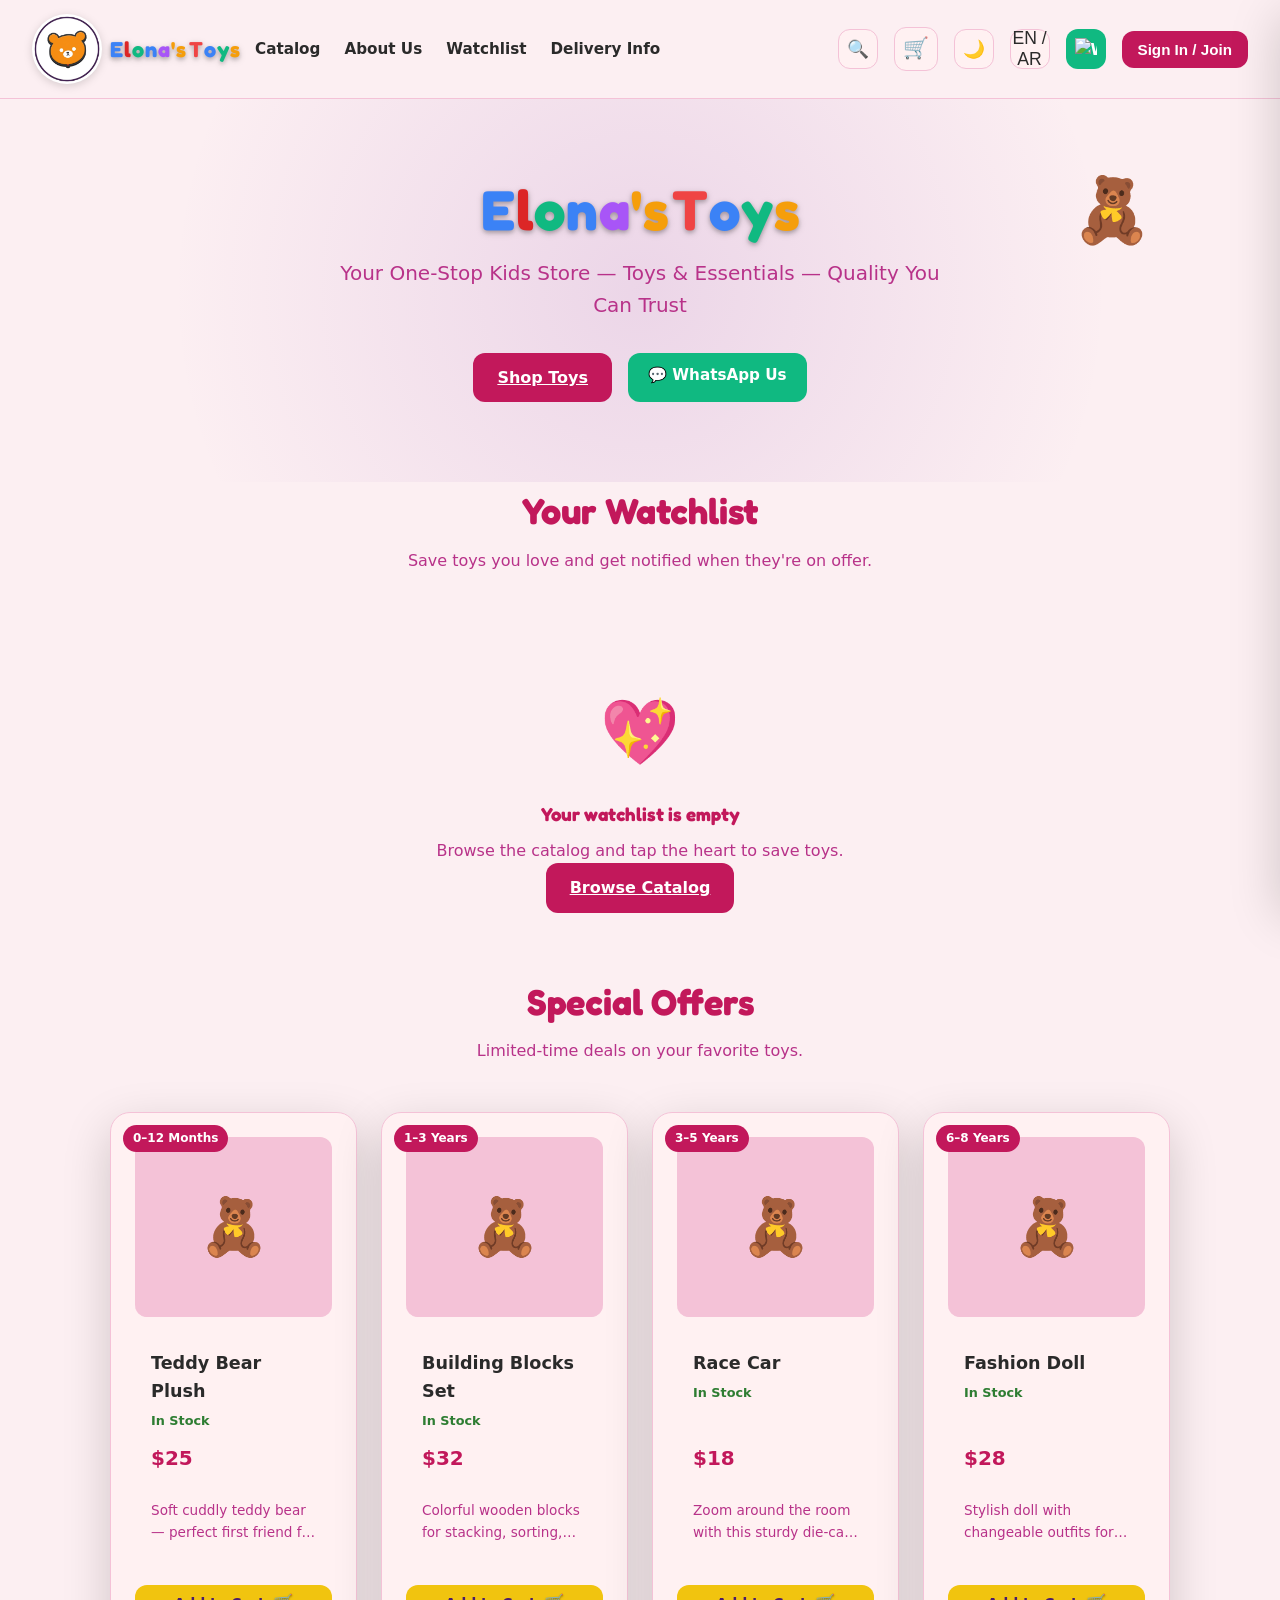
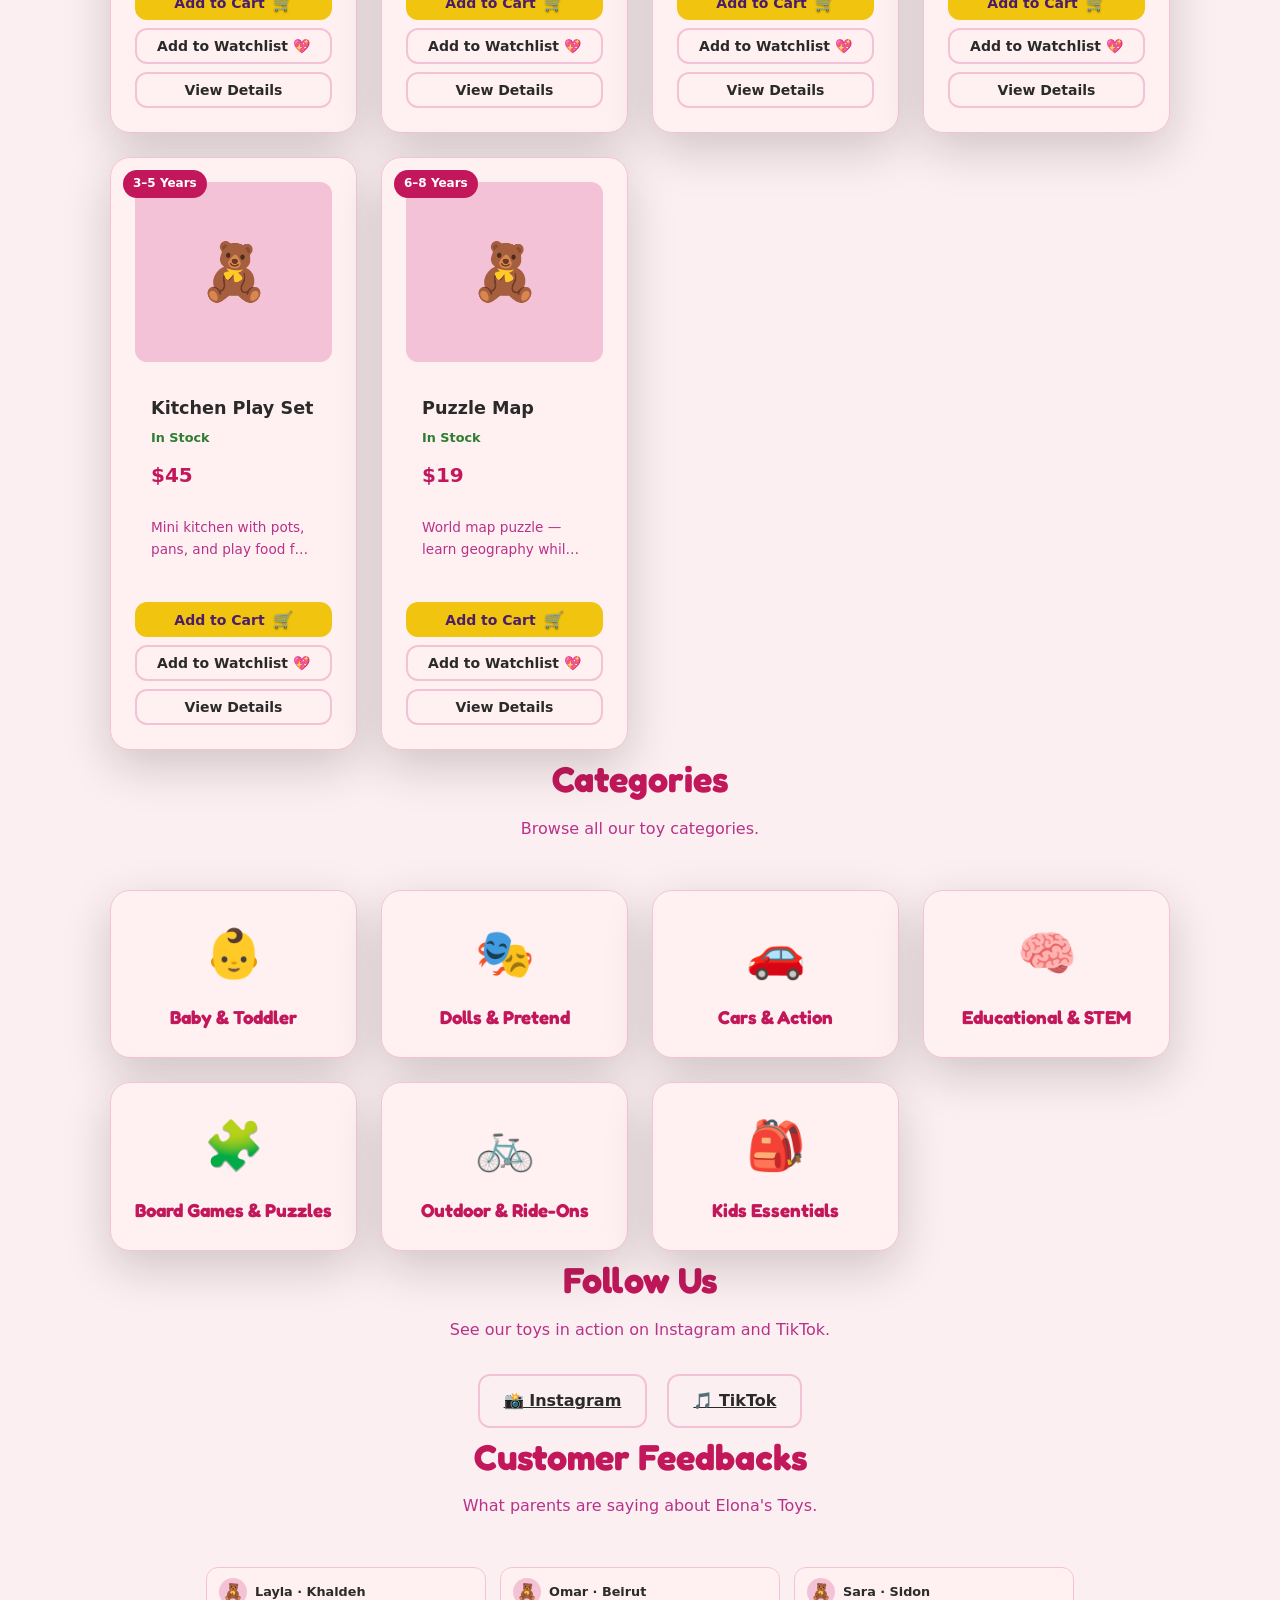
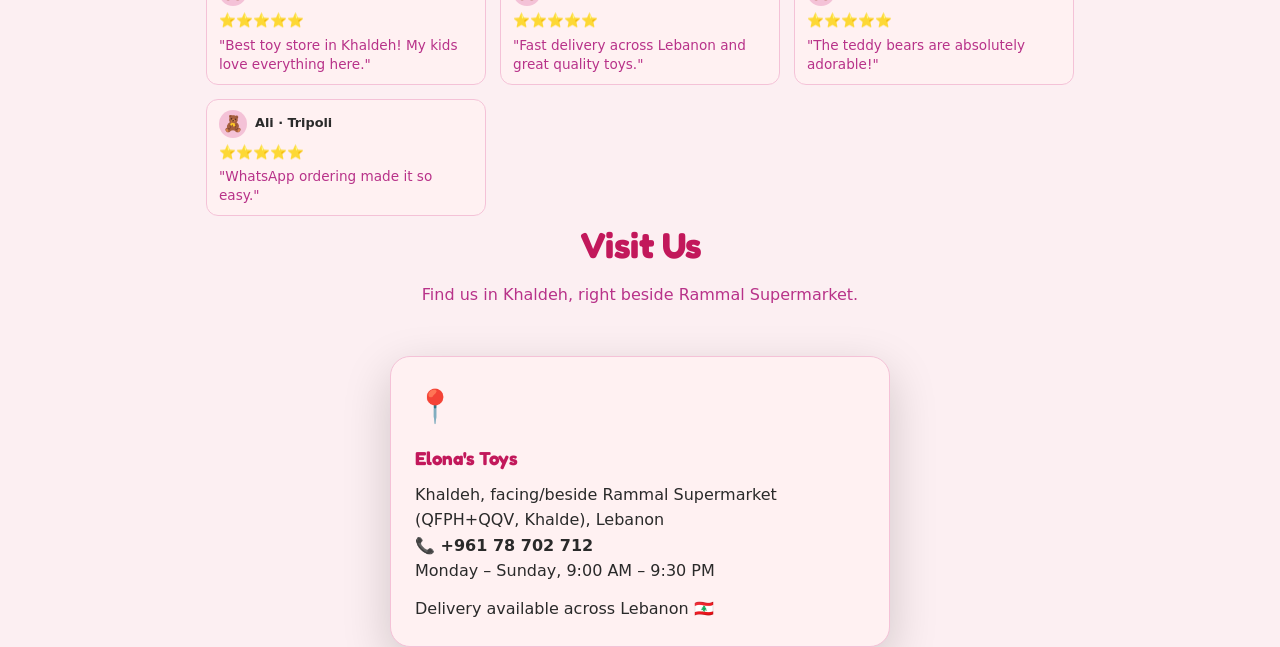
==== index.html @ 833901d9 "feat: refine site before deploy - Replace contact page with watchlist in SPEC.md page list - Fix sta" ====
<!DOCTYPE html>
<html lang="en">
<head>
<meta charset="UTF-8">
<meta name="viewport" content="width=device-width, initial-scale=1.0">
<title>Elona's Toys — Your One-Stop Kids Store</title>
<link rel="preconnect" href="https://fonts.googleapis.com">
<link rel="preconnect" href="https://fonts.gstatic.com" crossorigin>
<link href="https://fonts.googleapis.com/css2?family=Fredoka:wght@600;700&family=Cairo:wght@400;700&family=Lalezar&display=swap" rel="stylesheet">
<link rel="stylesheet" href="style.css">
<style>
#profileModal {
  position: fixed !important; inset: 0 !important;
  background: rgba(0,0,0,0.7) !important;
  display: none !important;
  align-items: center !important; justify-content: center !important;
  z-index: 99999 !important; backdrop-filter: blur(6px);
}
#profileModal.open {
  display: flex !important;
  visibility: visible !important; opacity: 1 !important;
  outline: 5px solid #ff0000 !important;
  outline-offset: -5px !important;
}
#profileModal .modal {
  background: #2A1B3E !important;
  border: 3px solid #8E44AD !important;
  border-radius: 20px !important;
  padding: 32px !important;
  max-width: 360px !important;
  width: 90% !important;
  box-shadow: 0 24px 64px rgba(0,0,0,0.6) !important;
  z-index: 100000 !important;
}
</style>
<link rel="icon" type="image/svg+xml" href="assets/favicon.svg">
</head>
<body>
<!-- Header -->
<header>
  <div class="header-left">
    <a href="index.html" class="logo">
      <picture>
        <source srcset="assets/logo.webp" type="image/webp">
        <img src="assets/logo.png" alt="Elona's Toys logo">
</picture>
      <span class="brand-text">
        <span class="c1">E</span><span class="c2">l</span><span class="c3">o</span><span class="c4">n</span><span class="c5">a</span><span class="c6">'</span><span class="c7">s</span>
        <span class="c7"> </span><span class="c8">T</span><span class="c9">o</span><span class="c10">y</span><span class="c11">s</span>
      </span>
    </a>
    <nav class="nav-links">
      <a href="catalog.html" data-i18n="nav.catalog">Catalog</a>
      <a href="about.html" data-i18n="nav.about">About Us</a>
      <a href="watchlist.html" data-i18n="nav.watchlist">Watchlist</a>
      <a href="delivery.html" data-i18n="nav.delivery">Delivery Info</a>
    </nav>
  </div>
  <div class="header-right">
    <button class="search-trigger" id="searchTrigger" title="Search">🔍</button>
    <div class="cart-badge" id="cartBadge" title="Your Cart">🛒<span class="cart-count" id="cartCount">0</span></div>
    <button class="theme-toggle" id="themeToggle" title="Dark/Light Mode">🌙</button>
    <button class="lang-toggle" id="langToggle" title="English / Arabic">EN / AR</button>
    <a href="https://wa.me/96178702712" class="whatsapp-cta whatsapp-icon-btn" target="_blank" aria-label="WhatsApp" data-whatsapp="true"><img src="assets/icons/whatsapp.png" alt="WhatsApp"></a>
    <button id="authBtn" class="auth-btn" data-i18n="auth.signIn">Sign In / Join</button>
    <button class="mobile-menu-toggle" title="Menu">☰</button>
  </div>
</header>

<!-- Hero -->
<section class="hero">
  <div class="hero-bg"></div>
  <div class="hero-content">
    <h1 class="brand-text">
      <span class="c1">E</span><span class="c2">l</span><span class="c3">o</span><span class="c4">n</span><span class="c5">a</span><span class="c6">'</span><span class="c7">s</span>
      <span class="c7"> </span><span class="c8">T</span><span class="c9">o</span><span class="c10">y</span><span class="c11">s</span>
    </h1>
    <p data-i18n="hero.tagline">Your One-Stop Kids Store — Toys & Essentials — Quality You Can Trust</p>
    <div class="hero-actions">
      <a href="catalog.html" class="btn btn-primary" data-i18n="hero.shop">Shop Toys</a>
      <a href="https://wa.me/96178702712" class="whatsapp-cta" target="_blank" data-whatsapp="true">💬 WhatsApp Us</a>
    </div>
  </div>
  <div class="mascot-bob">🧸</div>
</section>

<!-- Watchlist Section -->
<section class="py-48 container">
  <div class="section-header mb-48">
    <h2 data-i18n="watchlist.title">Your Watchlist</h2>
    <p data-i18n="watchlist.subtitle">Save toys you love and get notified when they're on offer.</p>
  </div>
  <div class="watchlist-empty" id="watchlistEmpty" style="text-align:center; padding:60px 20px;">
    <div style="font-size:4rem; margin-bottom:16px;">💖</div>
    <h3 style="font-family:var(--font-heading); color:var(--color-primary); margin-bottom:8px;" data-i18n="watchlist.empty">Your watchlist is empty</h3>
    <p style="color:var(--color-text-muted);">Browse the catalog and tap the heart to save toys.</p>
    <a href="catalog.html" class="btn btn-primary" data-i18n="watchlist.browse">Browse Catalog</a>
  </div>
  <div class="watchlist-grid" id="watchlistGrid" style="display:none; grid-template-columns: repeat(auto-fit, minmax(240px, 1fr)); gap:24px;"></div>
  <div id="watchlistToast" class="toast" style="bottom:80px;">Added to watchlist 💖</div>
</section>

<!-- Special Offers -->
<section class="py-48 container">
  <div class="section-header mb-48">
    <h2 data-i18n="section.special">Special Offers</h2>
    <p>Limited-time deals on your favorite toys.</p>
  </div>
  <div class="grid grid-cols-4" id="specialOffers">
    <!-- Populated by JS -->
  </div>
</section>

<!-- Categories -->
<section class="py-48 container">
  <div class="section-header mb-48">
    <h2 data-i18n="section.categories">Categories</h2>
    <p>Browse all our toy categories.</p>
  </div>
  <div class="grid grid-cols-4">
    <a href="catalog.html?category=Baby%20%26%20Toddler" class="card text-center fade-in" style="text-decoration:none; color:inherit;">
      <div style="font-size:3rem; margin-bottom:12px;">👶</div>
      <h3 style="font-family:var(--font-heading); color:var(--color-primary);">Baby &amp; Toddler</h3>
    </a>
    <a href="catalog.html?category=Dolls%20%26%20Pretend%20Play" class="card text-center fade-in" style="text-decoration:none; color:inherit;">
      <div style="font-size:3rem; margin-bottom:12px;">🎭</div>
      <h3 style="font-family:var(--font-heading); color:var(--color-primary);">Dolls &amp; Pretend</h3>
    </a>
    <a href="catalog.html?category=Cars%20%26%20Action" class="card text-center fade-in" style="text-decoration:none; color:inherit;">
      <div style="font-size:3rem; margin-bottom:12px;">🚗</div>
      <h3 style="font-family:var(--font-heading); color:var(--color-primary);">Cars &amp; Action</h3>
    </a>
    <a href="catalog.html?category=Educational%20%26%20STEM" class="card text-center fade-in" style="text-decoration:none; color:inherit;">
      <div style="font-size:3rem; margin-bottom:12px;">🧠</div>
      <h3 style="font-family:var(--font-heading); color:var(--color-primary);">Educational &amp; STEM</h3>
    </a>
    <a href="catalog.html?category=Board%20Games%20%26%20Puzzles" class="card text-center fade-in" style="text-decoration:none; color:inherit;">
      <div style="font-size:3rem; margin-bottom:12px;">🧩</div>
      <h3 style="font-family:var(--font-heading); color:var(--color-primary);">Board Games &amp; Puzzles</h3>
    </a>
    <a href="catalog.html?category=Outdoor%20%26%20Ride-Ons" class="card text-center fade-in" style="text-decoration:none; color:inherit;">
      <div style="font-size:3rem; margin-bottom:12px;">🚲</div>
      <h3 style="font-family:var(--font-heading); color:var(--color-primary);">Outdoor &amp; Ride-Ons</h3>
    </a>
    <a href="catalog.html?category=Kids%20Essentials" class="card text-center fade-in" style="text-decoration:none; color:inherit;">
      <div style="font-size:3rem; margin-bottom:12px;">🎒</div>
      <h3 style="font-family:var(--font-heading); color:var(--color-primary);">Kids Essentials</h3>
    </a>
  </div>
</section>

<!-- Socials -->
<section class="py-48 container text-center">
  <div class="section-header mb-32">
    <h2 data-i18n="section.socials">Follow Us</h2>
    <p>See our toys in action on Instagram and TikTok.</p>
  </div>
  <div style="display:flex; gap:20px; justify-content:center; flex-wrap:wrap;">
    <a href="https://instagram.com/elonastoys" class="btn btn-ghost" target="_blank">📸 Instagram</a>
    <a href="https://tiktok.com/@elonastoys" class="btn btn-ghost" target="_blank">🎵 TikTok</a>
  </div>
</section>

<!-- Customer Feedbacks -->
<section class="py-48 container">
  <div class="section-header mb-48">
    <h2 data-i18n="section.feedback">Customer Feedbacks</h2>
    <p>What parents are saying about Elona's Toys.</p>
  </div>
  <div class="feedback-grid">
    <div class="feedback-card fade-in">
      <div class="feedback-header">
        <div class="feedback-avatar">🧸</div>
        <div class="feedback-user">Layla · Khaldeh</div>
      </div>
      <div class="feedback-stars">⭐⭐⭐⭐⭐</div>
      <p class="feedback-text">"Best toy store in Khaldeh! My kids love everything here."</p>
    </div>
    <div class="feedback-card fade-in">
      <div class="feedback-header">
        <div class="feedback-avatar">🧸</div>
        <div class="feedback-user">Omar · Beirut</div>
      </div>
      <div class="feedback-stars">⭐⭐⭐⭐⭐</div>
      <p class="feedback-text">"Fast delivery across Lebanon and great quality toys."</p>
    </div>
    <div class="feedback-card fade-in">
      <div class="feedback-header">
        <div class="feedback-avatar">🧸</div>
        <div class="feedback-user">Sara · Sidon</div>
      </div>
      <div class="feedback-stars">⭐⭐⭐⭐⭐</div>
      <p class="feedback-text">"The teddy bears are absolutely adorable!"</p>
    </div>
    <div class="feedback-card fade-in">
      <div class="feedback-header">
        <div class="feedback-avatar">🧸</div>
        <div class="feedback-user">Ali · Tripoli</div>
      </div>
      <div class="feedback-stars">⭐⭐⭐⭐⭐</div>
      <p class="feedback-text">"WhatsApp ordering made it so easy."</p>
    </div>
  </div>
</section>

<!-- Location -->
<section class="py-48 container">
  <div class="section-header mb-48">
    <h2 data-i18n="section.location">Visit Us</h2>
    <p>Find us in Khaldeh, right beside Rammal Supermarket.</p>
  </div>
  <div class="card" style="max-width:500px; margin:0 auto;">
    <div style="font-size:2rem; margin-bottom:12px;">📍</div>
    <h3 style="font-family:var(--font-heading); color:var(--color-primary); margin-bottom:8px;">Elona's Toys</h3>
    <p>Khaldeh, facing/beside Rammal Supermarket<br>(QFPH+QQV, Khalde), Lebanon</p>
    <p><strong>📞 +961 78 702 712</strong></p>
    <p>Monday – Sunday, 9:00 AM – 9:30 PM</p>
    <p style="margin-top:12px;">Delivery available across Lebanon 🇱🇧</p>
  </div>
</section>

<!-- Search Modal -->
<div class="modal-overlay" id="modalOverlay">
  <div class="modal">
    <button class="modal-close" id="modalClose">×</button>
    <h2>Search Toys</h2>
    <div class="search-form">
      <input type="text" id="modalSearchInput" placeholder="Search by name, age, or category...">
    </div>
    <div style="font-weight:600; margin-bottom:12px;" data-i18n="filter.age">Filter by Age</div>
    <div class="filter-chips" id="modalAgeFilterContainer"></div>
    <div style="font-weight:600; margin-top:16px; margin-bottom:12px;" data-i18n="filter.category">Filter by Category</div>
    <div class="filter-chips" id="modalCategoryFilterContainer"></div>
  </div>
</div>

<!-- Cart Drawer -->
<div class="cart-drawer" id="cartDrawer">
  <div class="cart-header">
    <h3 data-i18n="cart.title">Your Cart</h3>
    <button class="btn btn-ghost btn-sm" onclick="document.getElementById('cartDrawer').classList.remove('open')">✕</button>
  </div>
  <div class="cart-items" id="cartItems"></div>
  <div class="cart-footer">
    <div class="cart-total">Total: <span id="cartTotal">$0</span></div>
    <button class="btn btn-accent w-full mb-16" id="whatsappCheckout" data-i18n="cart.checkout">Checkout via WhatsApp</button>
    <button class="btn btn-ghost w-full" id="copyNumberBtn" title="Copy WhatsApp number">📋 Copy Number (+961 78 702 712)</button>
  </div>
</div>

<!-- Toast -->
<div class="toast" id="toast">Added to cart 🧸</div>

<!-- Firebase -->
<script type="module">
  import { initializeApp } from "https://www.gstatic.com/firebasejs/10.12.2/firebase-app.js";
  import { getAuth, setPersistence, browserLocalPersistence } from "https://www.gstatic.com/firebasejs/10.12.2/firebase-auth.js";
  import { getFirestore } from "https://www.gstatic.com/firebasejs/10.12.2/firebase-firestore.js";

  const firebaseConfig = {
    apiKey: "AIzaSyCLZoTt71I-O0lSrCNlzM_i6Sk1eyFrF-8",
    authDomain: "elona-s-toys.firebaseapp.com",
    projectId: "elona-s-toys",
    storageBucket: "elona-s-toys.firebasestorage.app",
    messagingSenderId: "10036951846",
    appId: "1:10036951846:web:c9afbaf08502bab26537",
    measurementId: "G-6LVQER9NW1"
  };

  const app = initializeApp(firebaseConfig);
  window.firebaseAuth = getAuth(app);
  await setPersistence(window.firebaseAuth, browserLocalPersistence);
  window.firebaseDb = getFirestore(app);
</script>
<script type="module" src="app.js"></script>

<!-- Auth Modal -->
<div class="modal-overlay" id="authModal">
  <div class="modal" style="max-width:420px;">
    <button class="modal-close" id="authModalClose">×</button>
    <div id="authFormSignIn" style="display:none;">
      <h2 data-i18n="auth.signIn">Sign In</h2>
      <p data-i18n="auth.signInWithGoogle">Continue with Google</p>
      <div style="display:flex; justify-content:center; margin:24px 0;">
        <button id="authGoogleBtn" class="icon-btn" aria-label="Sign in with Google">
          <img src="assets/icons/google.png" alt="Google">
        </button>
      </div>
      <hr style="margin:16px 0; border:none; border-top:1px solid var(--color-border);">
      <p style="font-size:0.85rem; color:var(--color-text-muted); margin-bottom:12px;" data-i18n="auth.or">or</p>
      <div style="display:flex; gap:8px; flex-direction:column;">
        <input id="authEmail" type="email" placeholder="Email" style="padding:12px 16px; border-radius:var(--radius-sm); border:1px solid var(--color-border); background:var(--color-surface); color:var(--color-text); font-size:1rem;">
        <input id="authPassword" type="password" placeholder="Password" style="padding:12px 16px; border-radius:var(--radius-sm); border:1px solid var(--color-border); background:var(--color-surface); color:var(--color-text); font-size:1rem;">
      </div>
      <div style="display:flex; justify-content:center; gap:12px; flex-direction:column; align-items:center;">
        <button id="authEmailBtn" class="btn btn-primary mb-16" data-i18n="auth.signIn" style="margin-top:12px;">Sign In</button>
        <button id="authSwitchToSignup" class="btn btn-ghost" data-i18n="auth.createAccount">Create account</button>
      </div>
      <p style="font-size:0.85rem; color:var(--color-text-muted); text-align:center;" data-i18n="auth.noAccount">Don't have an account?</p>
    </div>

    <div id="authFormSignUp" style="display:none;">
      <h2 data-i18n="auth.createAccount">Create Account</h2>
      <p data-i18n="auth.signUpWithGoogle">Continue with Google</p>
      <div style="display:flex; justify-content:center; margin:24px 0;">
        <button id="authGoogleBtn2" class="icon-btn" aria-label="Sign up with Google">
          <img src="assets/icons/google.png" alt="Google">
        </button>
      </div>
      <hr style="margin:16px 0; border:none; border-top:1px solid var(--color-border);">
      <p style="font-size:0.85rem; color:var(--color-text-muted); margin-bottom:12px;" data-i18n="auth.or">or</p>
      <div style="display:flex; gap:8px; flex-direction:column;">
        <input id="authName" type="text" placeholder="Full Name" style="padding:12px 16px; border-radius:var(--radius-sm); border:1px solid var(--color-border); background:var(--color-surface); color:var(--color-text); font-size:1rem;">
        <input id="authEmail2" type="email" placeholder="Email" style="padding:12px 16px; border-radius:var(--radius-sm); border:1px solid var(--color-border); background:var(--color-surface); color:var(--color-text); font-size:1rem;">
        <input id="authPassword2" type="password" placeholder="Password" style="padding:12px 16px; border-radius:var(--radius-sm); border:1px solid var(--color-border); background:var(--color-surface); color:var(--color-text); font-size:1rem;">
      </div>
      <div style="display:flex; justify-content:center; gap:12px; flex-direction:column; align-items:center;">
        <button id="authEmailBtn2" class="btn btn-primary mb-8" data-i18n="auth.createAccount">Create Account</button>
      <div style="margin:12px 0;">
        <label style="display:flex; align-items:center; gap:8px; font-size:0.9rem; cursor:pointer; color:var(--color-text);">
          <input type="checkbox" id="authMarketing" checked style="accent-color:var(--color-primary);">
          <span data-i18n="auth.marketing">I'd like to hear about offers</span>
        </label>
      </div>
      <p style="font-size:0.85rem; color:var(--color-text-muted); text-align:center;" data-i18n="auth.haveAccount">Already have an account?</p>
      <button id="authSwitchToSignIn" class="btn btn-ghost w-full" data-i18n="auth.signIn">Sign In</button>
    </div>

    <div id="authProfileForm" style="display:none; text-align:center;">
      <h2 data-i18n="auth.welcome">Welcome to Elona's Toys 🧸</h2>
      <p data-i18n="auth.completeProfile">Let's complete your profile</p>
      <div style="display:flex; gap:8px; flex-direction:column; margin:16px 0;">
        <input id="profileName" type="text" placeholder="Full Name" style="padding:12px 16px; border-radius:var(--radius-sm); border:1px solid var(--color-border); background:var(--color-surface); color:var(--color-text); font-size:1rem;">
        <input id="profilePhone" type="tel" placeholder="+961 78 xxx xxxx" style="padding:12px 16px; border-radius:var(--radius-sm); border:1px solid var(--color-border); background:var(--color-surface); color:var(--color-text); font-size:1rem;">
        <input id="profileCity" type="text" placeholder="City / Area in Lebanon" style="padding:12px 16px; border-radius:var(--radius-sm); border:1px solid var(--color-border); background:var(--color-surface); color:var(--color-text); font-size:1rem;">
      </div>
      <button id="profileSaveBtn" class="btn btn-primary w-full mb-16" data-i18n="auth.saveProfile">Save & Continue</button>
    </div>
  </div>
</div>

<!-- Profile popup -->
<div class="modal-overlay" id="profileModal">
  <div class="modal" style="max-width:360px;">
    <button class="modal-close" id="profileModalClose">×</button>
    <div id="profilePopupContent" style="text-align:center; padding:24px 16px;">
      <img id="profileAvatar" src="" alt="Profile" style="width:64px; height:64px; border-radius:50%; background:var(--color-border); object-fit:cover; margin:0 auto 12px; display:block; object-position:center;">
      <h2 id="profileName" style="margin:0 0 4px; font-size:1.25rem;">...</h2>
      <p id="profileEmail" style="color:var(--color-text-muted); font-size:0.9rem; margin:0 0 16px;">...</p>
      <hr style="margin:16px 0; border:none; border-top:1px solid var(--color-border);">
      <div style="display:flex; flex-direction:column; gap:12px; align-items:center;">
        <button id="profileSwitchBtn" class="btn btn-ghost mb-8">Switch account</button>
        <button id="profileSignOutBtn" class="btn btn-primary">Sign out</button>
      </div>
    </div>
  </div>
</div>
</body>
</html>
---- style.css ----
/* =========================================
   Elona's Toys — Design System
   Plum Purple #8E44AD | Gold #F1C40F | Orange #F97316
   Light / Dark theme support
   ========================================= */

:root {
  /* Light mode (default) — pinkish purple */
  --color-bg: #FCEFF2;
  --color-surface: #FFF1F2;
  --color-border: #F4C2D7;
  --color-text: #2A2A2A;
  --color-text-muted: #B83289;
  --color-primary: #C2185B;
  --color-primary-hover: #881337;
  --color-accent: #F1C40F;
  --color-accent-hover: #D4AC0D;
  --color-mascot: #F97316;
  --color-shadow: 0 16px 48px rgba(0,0,0,0.18);
  --color-shadow-hover: 0 20px 40px rgba(0,0,0,0.22);
  --radius: 20px;
  --radius-sm: 12px;
  --transition: 0.25s ease;
  --font-heading: "Fredoka", cursive, sans-serif;
  --font-body: system-ui, -apple-system, BlinkMacSystemFont, "Segoe UI", Roboto, "Helvetica Neue", Arial, sans-serif;
}

/* Dark mode */
[data-theme="dark"] {
  --color-bg: #1A0B2E;
  --color-surface: #2A1B3E;
  --color-border: #6B4FA1;
  --color-text: #F8F5FF;
  --color-text-muted: #B39DD9;
  --color-primary: #B37FE0;
  --color-primary-hover: #C99BE8;
  --color-accent: #F1C40F;
  --color-accent-hover: #D4AC0D;
  --color-mascot: #F97316;
  --color-shadow: 0 16px 48px rgba(0,0,0,0.45);
  --color-shadow-hover: 0 20px 40px rgba(0,0,0,0.55);
}

/* RTL support */
[dir="rtl"] {
  direction: rtl;
}

/* Reset */
* { box-sizing: border-box; margin: 0; padding: 0; }
html {
  scroll-behavior: smooth;
  overflow-x: hidden;
}
body {
  font-family: var(--font-body);
  background: var(--color-bg);
  color: var(--color-text);
  line-height: 1.6;
  transition: background 0.3s, color 0.3s;
  overflow-x: hidden;
}
img {
  max-width: 100%;
  height: auto;
  display: block;
}

/* Typography */
h1, h2, h3, .font-heading {
  font-family: var(--font-heading);
  color: var(--color-primary);
}

/* Arabic typography */
[lang="ar"] h1, [lang="ar"] h2, [lang="ar"] h3, [lang="ar"] .font-heading {
  font-family: "Cairo", "Lalezar", var(--font-heading);
}
[lang="ar"] body {
  font-family: "Cairo", "Lalezar", var(--font-body);
}

/* Buttons */
.btn {
  display: inline-flex;
  align-items: center;
  gap: 8px;
  padding: 12px 24px;
  border-radius: var(--radius-sm);
  border: none;
  font-family: inherit;
  font-size: 1rem;
  font-weight: 700;
  cursor: pointer;
  transition: transform 0.1s, background 0.2s;
}
.btn:active { transform: scale(0.95); }
.btn-primary { background: var(--color-primary); color: #fff; }
.btn-primary:hover { background: var(--color-primary-hover); }
.btn-accent { background: var(--color-accent); color: #4a1d6b; }
.btn-accent:hover { background: var(--color-accent-hover); }
.btn-ghost { background: transparent; color: var(--color-text); border: 2px solid var(--color-border); }
.btn-ghost:hover { background: var(--color-surface); }
.btn-sm { padding: 8px 16px; font-size: 0.875rem; }

/* Icon-only buttons (square, image-based) */
.icon-btn {
  display: inline-flex;
  align-items: center;
  justify-content: center;
  gap: 0;
  padding: 0;
  border-radius: var(--radius-sm);
  border: none;
  background: var(--color-surface);
  color: var(--color-text);
  cursor: pointer;
  transition: transform 0.1s, background 0.2s;
  width: 100px;
  height: 100px;
}
.icon-btn:active { transform: scale(0.97); }
.icon-btn:hover { background: var(--color-surface-hover); }
.icon-btn img {
  width: 100px;
  height: 100px;
  display: block;
}
.icon-btn-sm { width: 36px; height: 36px; }
.icon-btn-sm img { width: 20px; height: 20px; }
.icon-btn-lg { width: 64px; height: 64px; }
.icon-btn-lg img { width: 40px; height: 40px; }
.icon-btn-xl { width: 72px; height: 72px; }
.icon-btn-xl img { width: 48px; height: 48px; }

/* Header */
header {
  display: flex;
  align-items: center;
  justify-content: space-between;
  padding: 14px 32px;
  background: var(--color-bg);
  border-bottom: 1px solid var(--color-border);
  position: sticky;
  top: 0;
  z-index: 100;
  transition: background 0.3s, border-color 0.3s;
}
.header-left, .header-right {
  display: flex;
  align-items: center;
  gap: 16px;
}
.logo {
  text-decoration: none;
  display: inline-flex;
  align-items: center;
  gap: 8px;
}
.logo img {
  width: 70px;
  height: 70px;
  object-fit: cover;
  border-radius: 50%;
  display: block;
  filter: drop-shadow(0 2px 4px rgba(0,0,0,0.15));
}
.logo .bear-icon { display: none; }

/* Multicolor brand text — matches the Instagram profile logo */
.brand-text {
  font-family: var(--font-heading);
  font-weight: 700;
  font-size: 1.35rem;
  display: inline-flex;
  align-items: center;
  gap: 2px;
  letter-spacing: -1px;
  text-shadow: 0 2px 4px rgba(0,0,0,0.18);
  filter: drop-shadow(0 2px 3px rgba(0,0,0,0.2));
}
.brand-text .c1 { color: #3b82f6; }
.brand-text .c2 { color: #dc2626; }
.brand-text .c3 { color: #10b981; }
.brand-text .c4 { color: #3b82f6; }
.brand-text .c5 { color: #a855f7; }
.brand-text .c6 { color: #f59e0b; }
.brand-text .c7 { color: #f59e0b; }
.brand-text .c8 { color: #ef4444; }
.brand-text .c9 { color: #3b82f6; }
.brand-text .c10 { color: #10b981; }
.brand-text .c11 { color: #f59e0b; }
.nav-links { display: flex; gap: 24px; }
.nav-links a {
  color: var(--color-text);
  text-decoration: none;
  font-weight: 600;
  font-size: 0.95rem;
  transition: color 0.2s;
}
.nav-links a:hover { color: var(--color-primary); }
.toggles { display: flex; gap: 10px; align-items: center; }
.theme-toggle, .lang-toggle, .search-trigger {
  background: var(--color-surface);
  border: 1px solid var(--color-border);
  color: var(--color-text);
  width: 40px;
  height: 40px;
  border-radius: var(--radius-sm);
  cursor: pointer;
  display: flex;
  align-items: center;
  justify-content: center;
  font-size: 1.1rem;
  transition: all 0.2s;
}
.theme-toggle:hover, .lang-toggle:hover, .search-trigger:hover {
  border-color: var(--color-primary);
  background: var(--color-primary);
  color: #fff;
}
.cart-badge {
  position: relative;
  background: var(--color-surface);
  border: 1px solid var(--color-border);
  color: var(--color-text);
  width: 44px;
  height: 44px;
  border-radius: var(--radius-sm);
  cursor: pointer;
  display: flex;
  align-items: center;
  justify-content: center;
  font-size: 1.3rem;
  transition: all 0.2s;
}
.cart-badge:hover { border-color: var(--color-primary); background: var(--color-primary); color: #fff; }
.cart-count {
  position: absolute; top: -4px; right: -4px;
  background: var(--color-accent); color: #4a1d6b;
  font-size: 0.75rem; font-weight: 700;
  width: 18px; height: 18px; border-radius: 50%;
  display: flex; align-items: center; justify-content: center;
}
.whatsapp-cta {
  background: #10B981;
  color: #fff;
  padding: 10px 20px;
  border-radius: var(--radius-sm);
  text-decoration: none;
  font-weight: 700;
  font-size: 0.95rem;
  transition: background 0.2s, transform 0.1s;
  white-space: nowrap;
}
.whatsapp-cta:hover { background: #059669; transform: translateY(-1px); }
.whatsapp-cta:active { transform: scale(0.97); }

/* Header-top WhatsApp icon-only button */
.whatsapp-icon-btn {
  display: inline-flex;
  align-items: center;
  justify-content: center;
  padding: 0;
  width: 40px;
  height: 40px;
  border-radius: var(--radius-sm);
  background: #10B981;
  text-decoration: none;
  transition: background 0.2s, transform 0.1s;
}
.whatsapp-icon-btn:hover { background: #059669; transform: translateY(-1px); }
.whatsapp-icon-btn:active { transform: scale(0.97); }
.whatsapp-icon-btn img {
  width: 22px;
  height: 22px;
  display: block;
}

/* Auth button — purple like Shop Toys, all screen sizes */
.auth-btn {
  background: var(--color-primary);
  color: #fff;
  border: none;
  padding: 10px 16px;
  border-radius: var(--radius-sm);
  font-weight: 700;
  font-size: 0.95rem;
  cursor: pointer;
  min-width: 0;
}
/* Round profile-pic state (signed in) */
.auth-btn.round {
  padding: 0;
  width: 40px;
  height: 40px;
  border-radius: 50%;
  min-width: 40px;
  display: inline-flex;
  align-items: center;
  justify-content: center;
  overflow: hidden;
}
.auth-btn:hover {
  background: var(--color-primary-hover);
}

/* Mobile nav toggle */
.mobile-menu-toggle {
  display: none;
  background: none;
  border: none;
  color: var(--color-text);
  font-size: 1.5rem;
  cursor: pointer;
}

/* Mobile nav open state */
@media (max-width: 640px) {
  .nav-links.open {
    display: flex;
    position: absolute;
    top: 100%;
    left: 0;
    right: 0;
    background: var(--color-bg);
    border-bottom: 1px solid var(--color-border);
    flex-direction: column;
    align-items: center;
    padding: 16px;
    gap: 12px;
    z-index: 50;
  }
  .nav-links.open a {
    width: 100%;
    text-align: center;
    padding: 10px;
    display: block;
  }

  /* --- Mobile header: prevent crowding --- */
  header {
    padding: 10px 16px;
  }
  .header-left, .header-right {
    gap: 8px;
    flex-wrap: wrap;
  }
  .logo img {
    width: 48px;
    height: 48px;
  }
  .brand-text {
    font-size: 1.1rem;
    gap: 1px;
    letter-spacing: 0;
  }
  .theme-toggle, .lang-toggle, .search-trigger {
    width: 36px;
    height: 36px;
    font-size: 1rem;
  }
  .cart-badge {
    width: 38px;
    height: 38px;
    font-size: 1.1rem;
  }
  .whatsapp-cta {
    padding: 8px 12px;
    font-size: 0.85rem;
  }
  .mobile-menu-toggle {
    font-size: 1.4rem;
  }

  /* Keep profile/auth button on one line on mobile */
  .auth-btn {
    white-space: nowrap;
    overflow: hidden;
    text-overflow: ellipsis;
    min-width: 0;
    flex-shrink: 1;
    font-size: 0.85rem;
    padding: 10px 12px;
    max-width: 150px;
  }

  /* Hide brand text on mobile — logo only */
  .header-left .brand-text {
    display: none;
  }

  /* Header WhatsApp button → square icon-only on mobile */
  .header-right .whatsapp-cta {
    width: 38px;
    height: 38px;
    padding: 0;
    display: flex;
    align-items: center;
    justify-content: center;
    font-size: 1rem;
  }
  .header-right .whatsapp-cta .wa-label {
    display: none;
  }
}

/* Hero section */
.hero {
  position: relative;
  padding: 80px 32px;
  text-align: center;
  overflow: hidden;
}
.hero-bg {
  position: absolute; inset: 0;
  background: radial-gradient(circle at 50% 50%, rgba(142,68,173,0.15), transparent 70%);
  z-index: 0;
}
.hero-content { position: relative; z-index: 1; max-width: 900px; margin: 0 auto; }
.hero h1 { font-size: 3.5rem; margin-bottom: 16px; line-height: 1.1; }
.hero p { font-size: 1.25rem; color: var(--color-text-muted); margin-bottom: 32px; max-width: 600px; margin-left: auto; margin-right: auto; }
.hero-actions { display: flex; gap: 16px; justify-content: center; flex-wrap: wrap; }
.mascot-bob {
  position: absolute; top: 60px; right: 10%;
  font-size: 4rem;
  animation: bob 4s ease-in-out infinite;
  pointer-events: none;
  z-index: 1;
}
@keyframes bob {
  0%, 100% { transform: translateY(0); }
  50% { transform: translateY(-18px); }
}

/* Section headers */
.section-header {
  text-align: center;
  margin-bottom: 40px;
}
.section-header h2 {
  font-size: 2.25rem;
  margin-bottom: 8px;
}
.section-header p { color: var(--color-text-muted); }

/* Cards */
.card {
  background: var(--color-surface);
  border: 1px solid var(--color-border);
  border-radius: var(--radius);
  padding: 24px;
  box-shadow: var(--color-shadow);
  transition: transform 0.25s, box-shadow 0.25s, border-color 0.25s;
}
.card:hover {
  transform: translateY(-8px);
  box-shadow: var(--color-shadow-hover);
  border-color: var(--color-primary);
}
.product-card { display: flex; flex-direction: column; gap: 16px; height: 100%; }
.product-image {
  width: 100%; height: 200px; border-radius: var(--radius-sm);
  background: var(--color-border); display: flex; align-items: center; justify-content: center;
  font-size: 4rem; color: var(--color-mascot); overflow: hidden;
}
.product-image img { width: 100%; height: 100%; object-fit: cover; }
.product-badge {
  display: inline-block; padding: 4px 10px; border-radius: 999px; font-size: 0.75rem; font-weight: 700;
  background: var(--color-primary); color: #fff;
}
.product-stock { font-size: 0.85rem; font-weight: 600; }
.product-stock.in-stock { color: #2E7D32; }
.product-stock.low-stock { color: #F9A825; }
.product-stock.out-of-stock { color: #C62828; }
.product-name { font-size: 1.15rem; font-weight: 700; margin-bottom: 4px; }
.product-price { font-size: 1.25rem; font-weight: 700; color: var(--color-primary); }
.product-actions { margin-top: auto; }

/* Grids */
.grid { display: grid; gap: 24px; }
.grid-cols-2 { grid-template-columns: repeat(2, 1fr); }
.grid-cols-3 { grid-template-columns: repeat(3, 1fr); }
.grid-cols-4 { grid-template-columns: repeat(4, 1fr); }

/* Search modal */
.modal-overlay {
  position: fixed; inset: 0;
  background: rgba(0,0,0,0.65);
  display: none; align-items: center; justify-content: center;
  z-index: 9999; backdrop-filter: blur(6px);
  animation: none;
}
.modal-overlay.open {
  display: flex !important;
  visibility: visible !important;
  opacity: 1 !important;
}
.modal {
  background: var(--color-surface);
  border: 2px solid var(--color-border);
  border-radius: var(--radius);
  padding: 32px;
  max-width: 520px;
  width: 90%;
  box-shadow: var(--color-shadow);
  animation: none;
  opacity: 1 !important;
  visibility: visible !important;
}
@keyframes slideIn {
  from { transform: translateY(-30px); opacity: 0; }
  to { transform: translateY(0); opacity: 1; }
}
.modal-close {
  position: absolute; top: 16px; right: 16px;
  background: none; border: none; font-size: 1.5rem; cursor: pointer; color: var(--color-text-muted);
}
.modal h2 { margin-bottom: 20px; font-size: 1.75rem; }
.search-form { display: flex; gap: 10px; margin-bottom: 24px; }
.search-form input { flex: 1; padding: 12px 16px; border-radius: var(--radius-sm); border: 1px solid var(--color-border); background: var(--color-surface); color: var(--color-text); font-size: 1rem; }
.filter-chips { display: flex; gap: 8px; flex-wrap: wrap; margin-bottom: 20px; }
.chip {
  padding: 8px 14px; border-radius: 999px; border: 1px solid var(--color-border);
  background: var(--color-surface); color: var(--color-text); cursor: pointer;
  font-size: 0.9rem; transition: all 0.2s;
}
.chip[data-filter="budget"] { border-radius: 10px; }
.chip.active { background: var(--color-primary); color: #fff; border-color: var(--color-primary); }
.chip:hover { border-color: var(--color-primary); }

/* Product description — hidden by default, expanded on View Details */
.product-desc.collapsed {
  display: none !important;
}
.product-desc:not(.collapsed) {
  display: block;
}

/* View toggle — segmented control */
.view-toggle {
  display: inline-flex;
  gap: 0;
  background: var(--color-surface);
  border: 1px solid var(--color-border);
  border-radius: var(--radius-sm);
  padding: 4px;
}
.view-btn {
  background: transparent;
  border: none;
  color: var(--color-text-muted);
  padding: 8px 16px;
  border-radius: var(--radius-sm);
  font-size: 0.9rem;
  font-weight: 600;
  cursor: pointer;
  transition: all 0.2s;
}
.view-btn.active {
  background: var(--color-primary);
  color: #fff;
}
.view-btn:hover:not(.active) {
  color: var(--color-text);
  background: var(--color-border);
}

/* Product card polish */
.product-card {
  border: 1px solid var(--color-border);
  border-radius: var(--radius);
  overflow: hidden;
  background: var(--color-surface);
  box-shadow: var(--color-shadow);
  transition: transform 0.25s, box-shadow 0.25s, border-color 0.25s;
  position: relative;
  display: flex;
  flex-direction: column;
  height: 100%;
}
.product-card:hover {
  transform: translateY(-8px);
  box-shadow: var(--color-shadow-hover);
  border-color: var(--color-primary);
}
.product-image {
  width: 100%;
  height: 180px;
  background: var(--color-border);
  display: flex;
  align-items: center;
  justify-content: center;
  font-size: 3.5rem;
  color: var(--color-mascot);
  overflow: hidden;
  border-bottom: 1px solid var(--color-border);
}
.product-image img { width: 100%; height: 100%; object-fit: cover; }
.product-badge {
  position: absolute;
  top: 12px;
  left: 12px;
  z-index: 2;
  background: var(--color-primary);
  color: #fff;
}
.product-info {
  padding: 16px;
  flex: 1;
  display: flex;
  flex-direction: column;
}
.product-name {
  font-size: 1.1rem;
  font-weight: 700;
  margin-bottom: 6px;
  color: var(--color-text);
}
.product-stock {
  font-size: 0.8rem;
  font-weight: 600;
  margin-bottom: 10px;
}
.product-stock.in-stock { color: #2E7D32; }
.product-stock.low-stock { color: #F9A825; }
.product-stock.out-of-stock { color: #C62828; }
.product-price {
  font-size: 1.25rem;
  font-weight: 700;
  color: var(--color-primary);
  margin-bottom: 16px;
  margin-top: auto;
}
.product-actions {
  width: 100%;
}
.product-actions .btn {
  width: 100%;
  justify-content: center;
}

/* List view product card */
.list-view {
  display: flex;
  flex-direction: column;
  gap: 12px;
}
.list-view .product-card {
  flex-direction: row;
  height: auto;
}
.list-view .product-image {
  width: 110px;
  height: 110px;
  border-bottom: none;
  border-right: 1px solid var(--color-border);
}
.list-view .product-info {
  padding: 12px 16px;
}
.list-view .product-name { font-size: 1rem; margin-bottom: 4px; }
.list-view .product-stock { margin-bottom: 6px; }
.list-view .product-price { font-size: 1.1rem; margin-bottom: 12px; margin-top: 4px; }
.list-view .product-actions { width: auto; }
.list-view .product-actions .btn {
  width: auto;
  padding: 8px 16px;
}

/* --- Customer Feedbacks — Instagram comment style --- */
.feedback-grid {
  display: grid;
  gap: 14px;
  grid-template-columns: repeat(auto-fit, minmax(220px, 280px));
  justify-content: center;
}
.feedback-card {
  background: var(--color-surface);
  border: 1px solid var(--color-border);
  border-radius: var(--radius-sm);
  padding: 10px 12px;
  display: flex;
  flex-direction: column;
  gap: 8px;
  max-width: 280px;
  margin: 0 auto;
}
.feedback-header {
  display: flex;
  align-items: center;
  gap: 8px;
}
.feedback-avatar {
  width: 28px;
  height: 28px;
  border-radius: 50%;
  background: var(--color-border);
  display: flex;
  align-items: center;
  justify-content: center;
  font-size: 1rem;
  flex-shrink: 0;
}
.feedback-user {
  font-size: 0.8rem;
  font-weight: 700;
  color: var(--color-text);
  margin: 0;
}
.feedback-stars {
  font-size: 0.85rem;
  line-height: 1;
  margin: 0;
}
.feedback-text {
  font-size: 0.85rem;
  color: var(--color-text-muted);
  margin: 0;
  line-height: 1.4;
}

/* Responsive: single column on mobile */
@media (max-width: 640px) {
  .feedback-grid {
    grid-template-columns: 1fr;
  }
}

/* Toast / Copy notification */
.toast {
  position: fixed; bottom: 32px; left: 50%; transform: translateX(-50%) translateY(100px);
  background: var(--color-surface); border: 1px solid var(--color-border); color: var(--color-text);
  padding: 14px 24px; border-radius: var(--radius-sm); box-shadow: var(--color-shadow);
  z-index: 300; display: none; transition: transform 0.3s;
}
.toast.show { transform: translateX(-50%) translateY(0); }

/* Animations */
.fade-in { animation: fadeIn 0.8s ease-out both; }
@keyframes fadeIn {
  from { opacity: 0; transform: translateY(20px); }
  to { opacity: 1; transform: translateY(0); }
}

/* Utilities */
.text-center { text-align: center; }
.mb-8 { margin-bottom: 8px; } .mb-16 { margin-bottom: 16px; } .mb-24 { margin-bottom: 24px; } .mb-32 { margin-bottom: 32px; } .mb-48 { margin-bottom: 48px; }
.py-48 { padding-top: 48px; padding-bottom: 48px; }
.container { max-width: 1100px; margin: 0 auto; padding: 0 20px; }
.hidden { display: none !important; }

/* Cart drawer */
.cart-drawer {
  position: fixed; inset: 0 0 0 auto; width: 400px; max-width: 100vw;
  background: var(--color-bg); border-left: 1px solid var(--color-border);
  box-shadow: var(--color-shadow); z-index: 250;
  transform: translateX(100%); transition: transform 0.3s;
  display: flex; flex-direction: column;
}
.cart-drawer.open { transform: translateX(0); }
.cart-header { padding: 24px; border-bottom: 1px solid var(--color-border); display: flex; justify-content: space-between; align-items: center; }
.cart-items { flex: 1; overflow-y: auto; padding: 20px; }
.cart-empty { text-align: center; padding: 40px; color: var(--color-text-muted); }
.cart-footer { padding: 24px; border-top: 1px solid var(--color-border); }
.cart-total { font-size: 1.25rem; font-weight: 700; margin-bottom: 16px; color: var(--color-primary); }
.cart-item { display: flex; gap: 12px; padding: 12px 0; border-bottom: 1px solid var(--color-border); align-items: center; }
.cart-item .bear { font-size: 2rem; }
.cart-item-info { flex: 1; }
.cart-item-name { font-weight: 700; margin-bottom: 2px; }
.cart-item-price { color: var(--color-primary); font-weight: 600; }
.cart-item-qty { font-size: 0.85rem; color: var(--color-text-muted); }

/* Responsive */
@media (max-width: 900px) {
  .grid-cols-4 { grid-template-columns: repeat(2, 1fr); }
  .grid-cols-3 { grid-template-columns: repeat(2, 1fr); }
}
@media (max-width: 640px) {
  header { padding: 12px 16px; }
  .nav-links { display: none; }
  .mobile-menu-toggle { display: block; }
  .hero h1 { font-size: 2.5rem; }
  .mascot-bob { font-size: 2.5rem; top: 10px; right: 6px; }
  .grid-cols-2, .grid-cols-3, .grid-cols-4 { grid-template-columns: 1fr; }
  .cart-drawer { width: 100vw; }
}
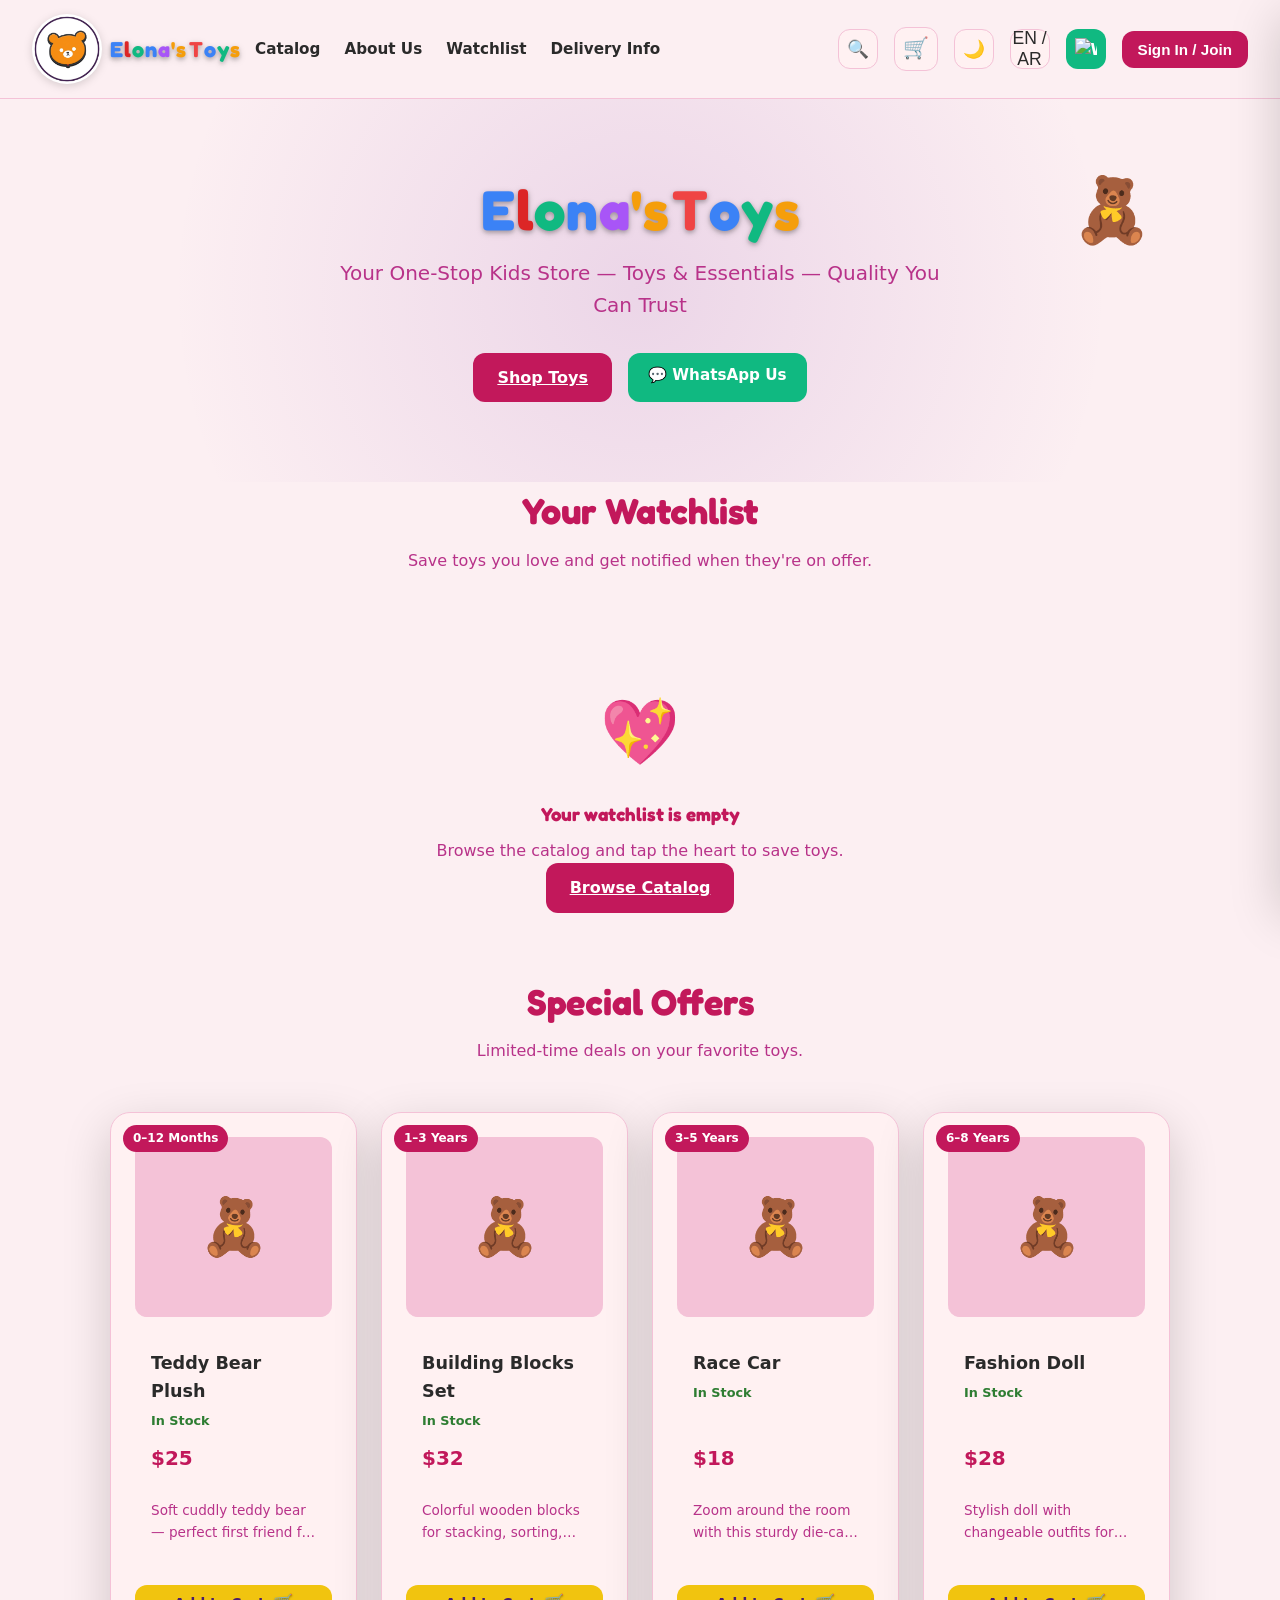
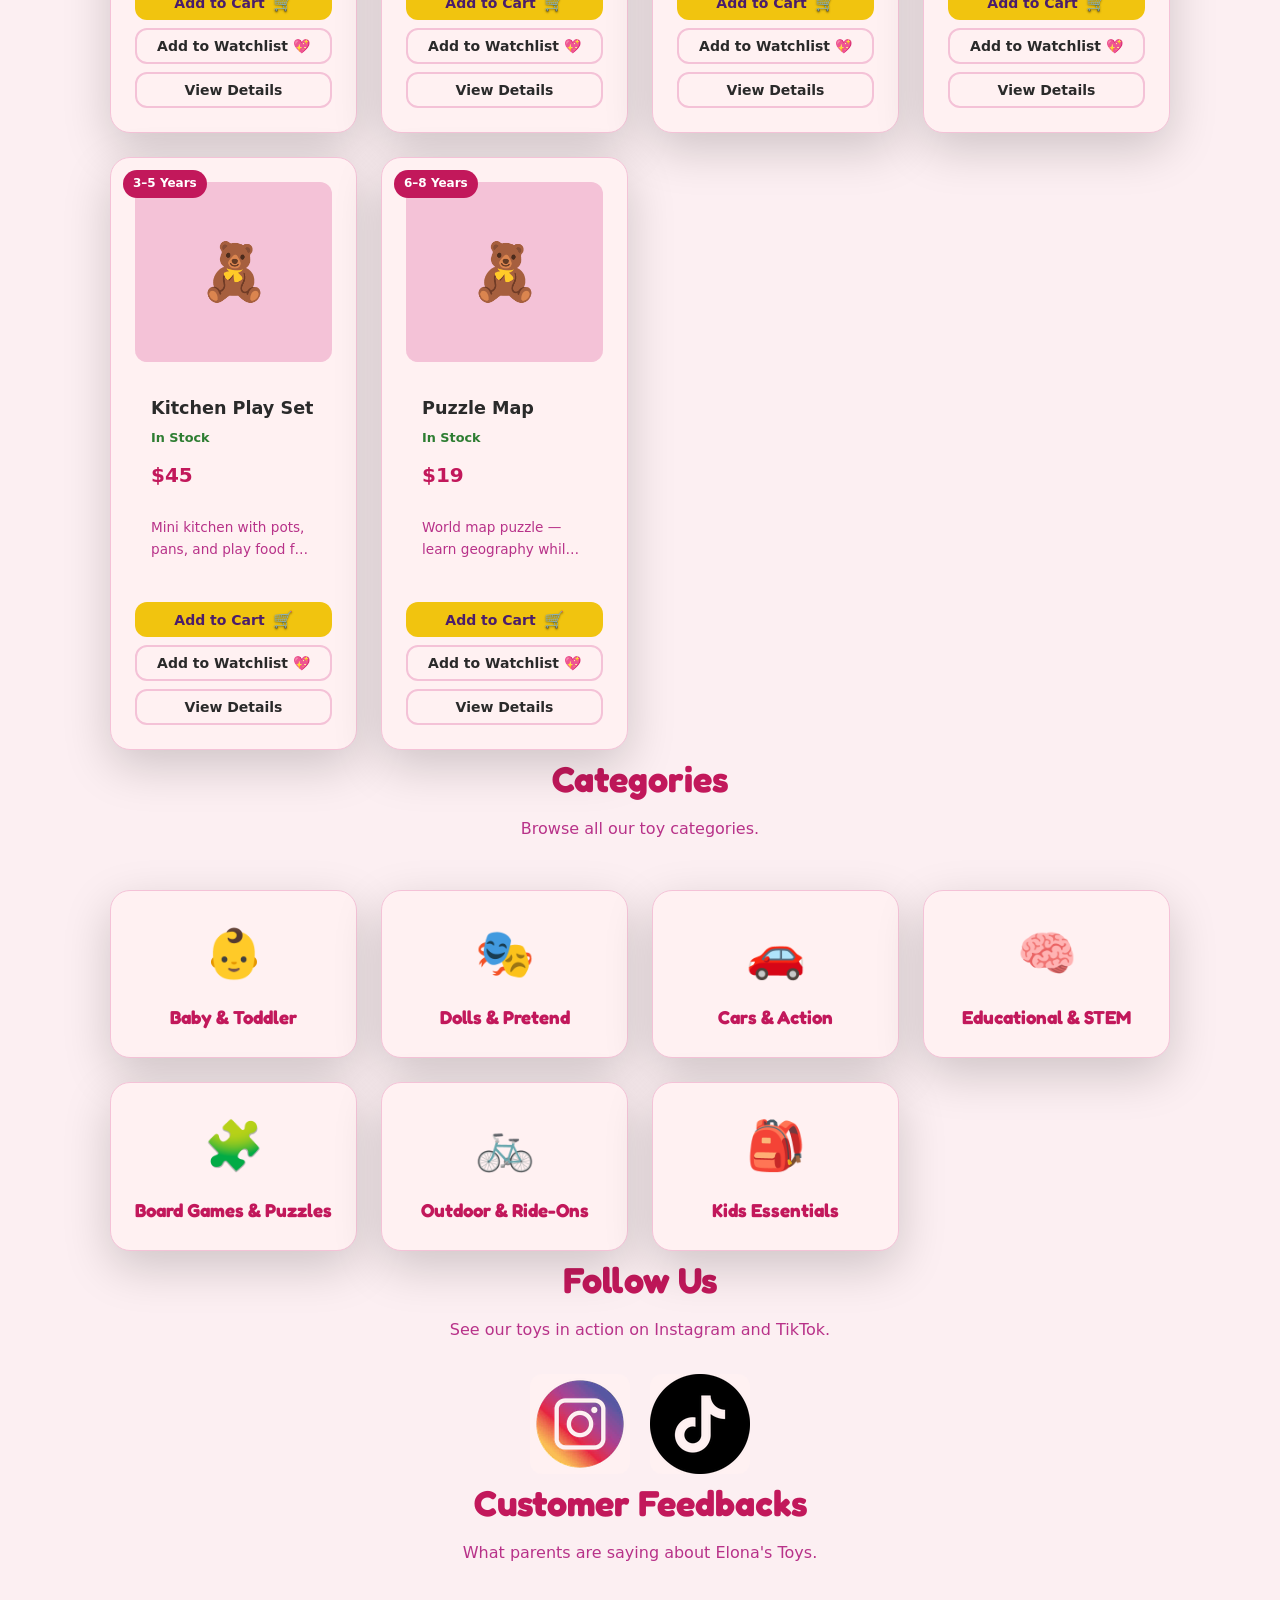
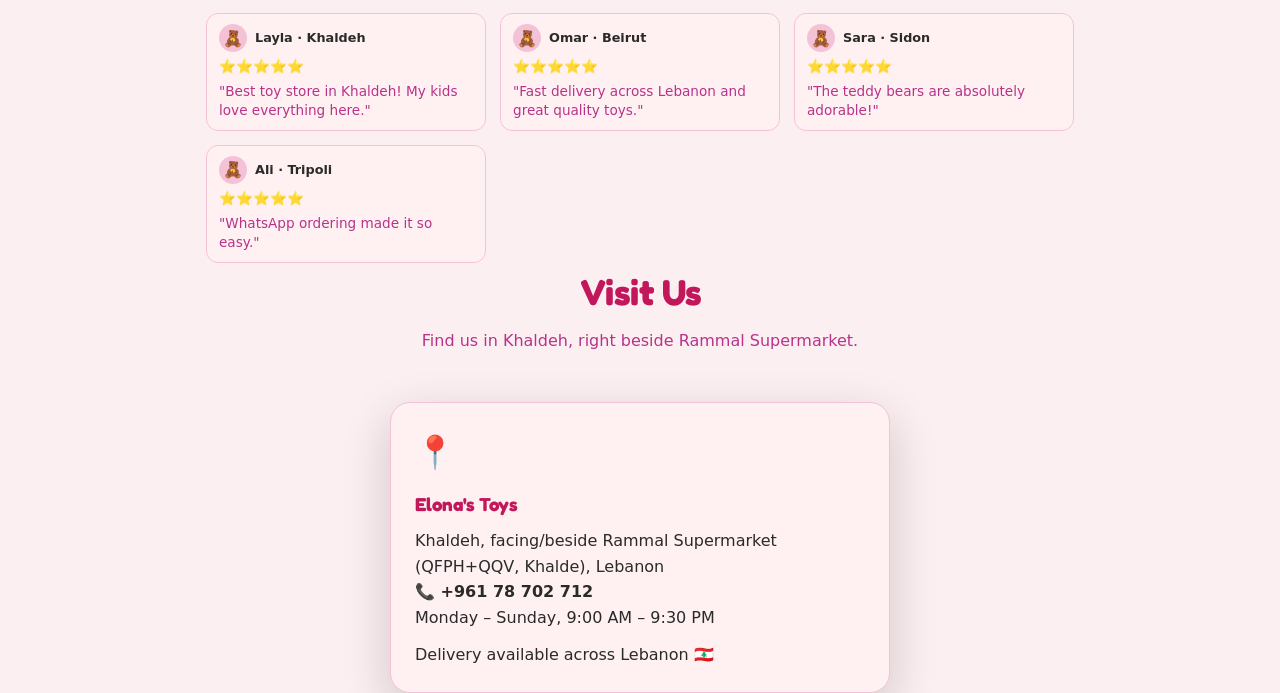
==== commit dc142e40: "feat: add Instagram and TikTok icon links to socials section - Resize TikTok and Instagram icons to " ====
--- a/index.html
+++ b/index.html
@@ -8,31 +8,6 @@
 <link rel="preconnect" href="https://fonts.gstatic.com" crossorigin>
 <link href="https://fonts.googleapis.com/css2?family=Fredoka:wght@600;700&family=Cairo:wght@400;700&family=Lalezar&display=swap" rel="stylesheet">
 <link rel="stylesheet" href="style.css">
-<style>
-#profileModal {
-  position: fixed !important; inset: 0 !important;
-  background: rgba(0,0,0,0.7) !important;
-  display: none !important;
-  align-items: center !important; justify-content: center !important;
-  z-index: 99999 !important; backdrop-filter: blur(6px);
-}
-#profileModal.open {
-  display: flex !important;
-  visibility: visible !important; opacity: 1 !important;
-  outline: 5px solid #ff0000 !important;
-  outline-offset: -5px !important;
-}
-#profileModal .modal {
-  background: #2A1B3E !important;
-  border: 3px solid #8E44AD !important;
-  border-radius: 20px !important;
-  padding: 32px !important;
-  max-width: 360px !important;
-  width: 90% !important;
-  box-shadow: 0 24px 64px rgba(0,0,0,0.6) !important;
-  z-index: 100000 !important;
-}
-</style>
 <link rel="icon" type="image/svg+xml" href="assets/favicon.svg">
 </head>
 <body>
@@ -156,8 +131,12 @@
     <p>See our toys in action on Instagram and TikTok.</p>
   </div>
   <div style="display:flex; gap:20px; justify-content:center; flex-wrap:wrap;">
-    <a href="https://instagram.com/elonastoys" class="btn btn-ghost" target="_blank">📸 Instagram</a>
-    <a href="https://tiktok.com/@elonastoys" class="btn btn-ghost" target="_blank">🎵 TikTok</a>
+    <a href="https://instagram.com/elonastoys" class="icon-btn" target="_blank" aria-label="Instagram">
+      <img src="assets/icons/instagram.png" alt="Instagram">
+    </a>
+    <a href="https://tiktok.com/@elonastoys" class="icon-btn" target="_blank" aria-label="TikTok">
+      <img src="assets/icons/tiktok.png" alt="TikTok">
+    </a>
   </div>
 </section>
 
@@ -341,7 +320,6 @@
 
 <!-- Profile popup -->
 <div class="modal-overlay" id="profileModal">
-  <div class="modal" style="max-width:360px;">
     <button class="modal-close" id="profileModalClose">×</button>
     <div id="profilePopupContent" style="text-align:center; padding:24px 16px;">
       <img id="profileAvatar" src="" alt="Profile" style="width:64px; height:64px; border-radius:50%; background:var(--color-border); object-fit:cover; margin:0 auto 12px; display:block; object-position:center;">
--- a/style.css
+++ b/style.css
@@ -496,6 +496,22 @@
   visibility: visible !important;
   opacity: 1 !important;
 }
+
+/* Profile modal explicit visibility guarantee */
+#profileModal.modal-overlay.open {
+  display: flex !important;
+  visibility: visible !important;
+  opacity: 1 !important;
+  z-index: 99999 !important;
+  background: rgba(0,0,0,0.7) !important;
+}
+#profileModal.modal-overlay.open .modal {
+  display: block !important;
+  visibility: visible !important;
+  opacity: 1 !important;
+  background: var(--color-surface) !important;
+  border: 2px solid var(--color-border) !important;
+}
 .modal {
   background: var(--color-surface);
   border: 2px solid var(--color-border);
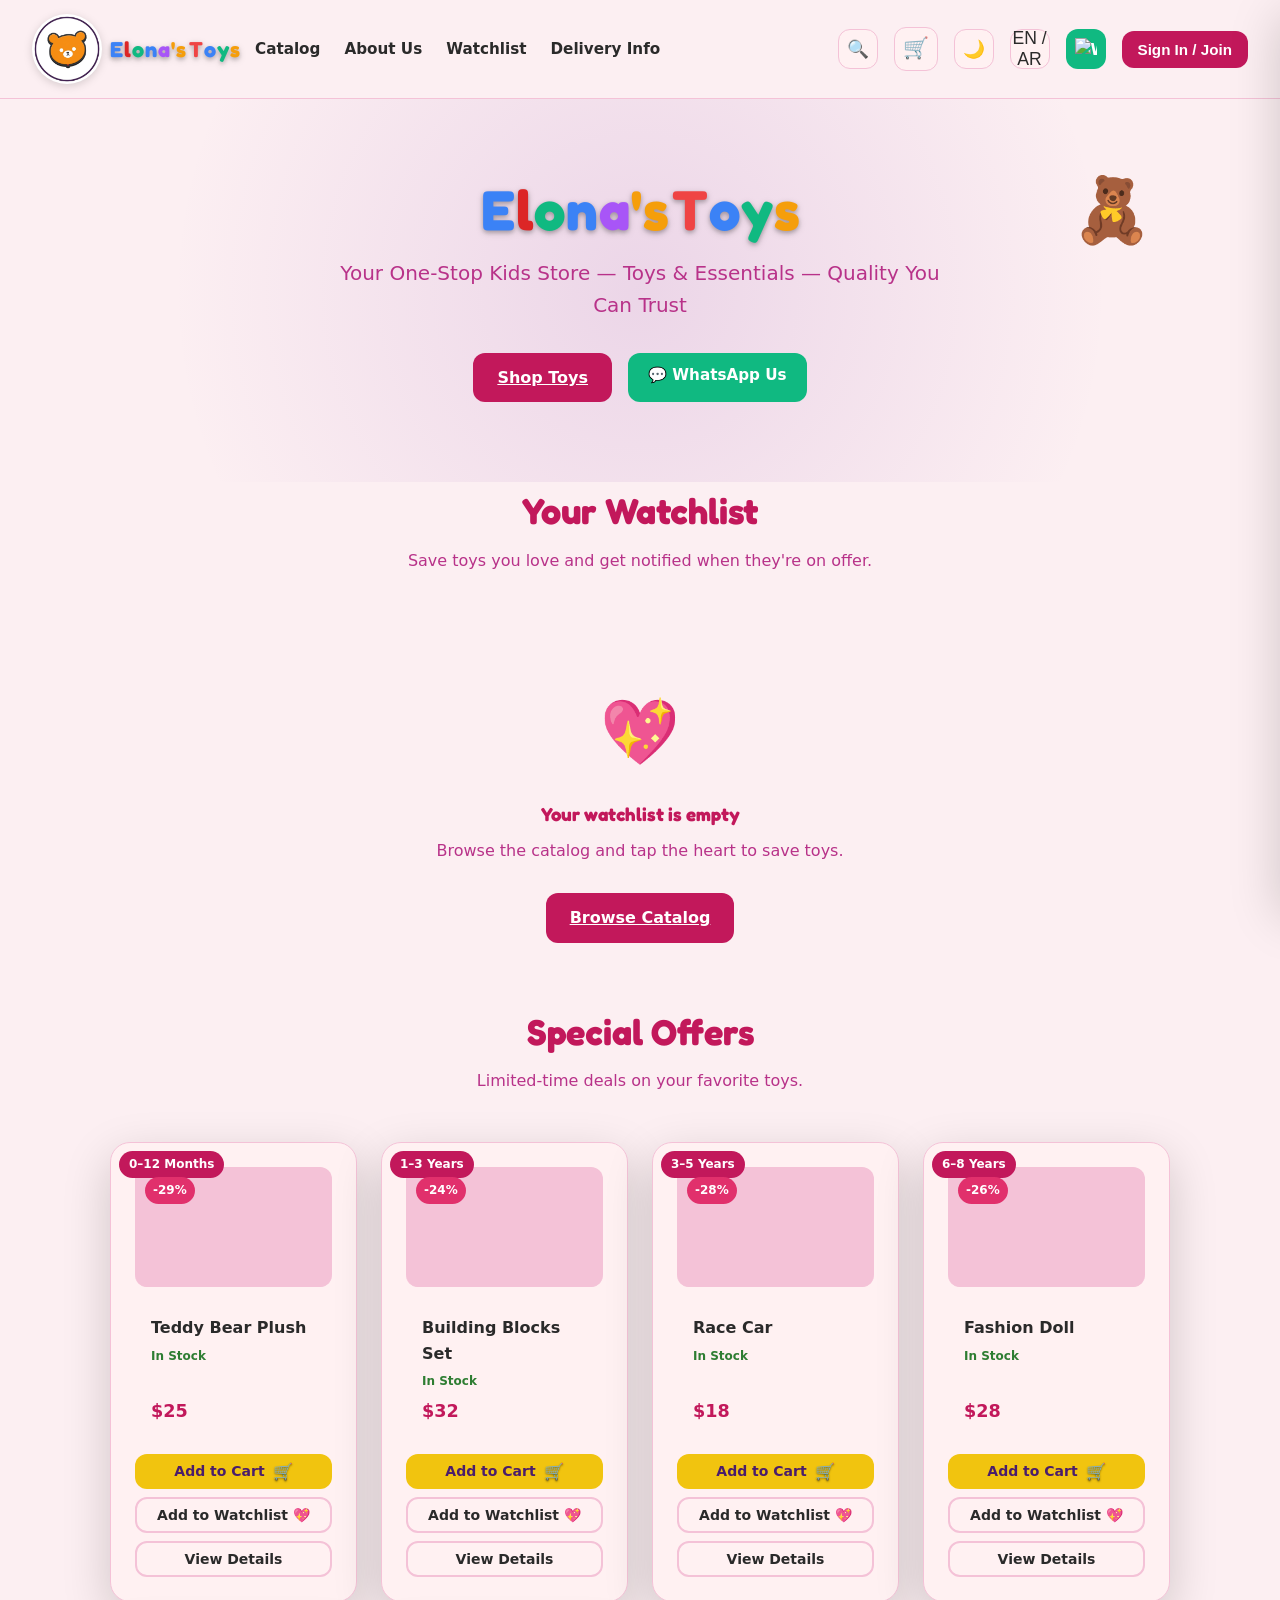
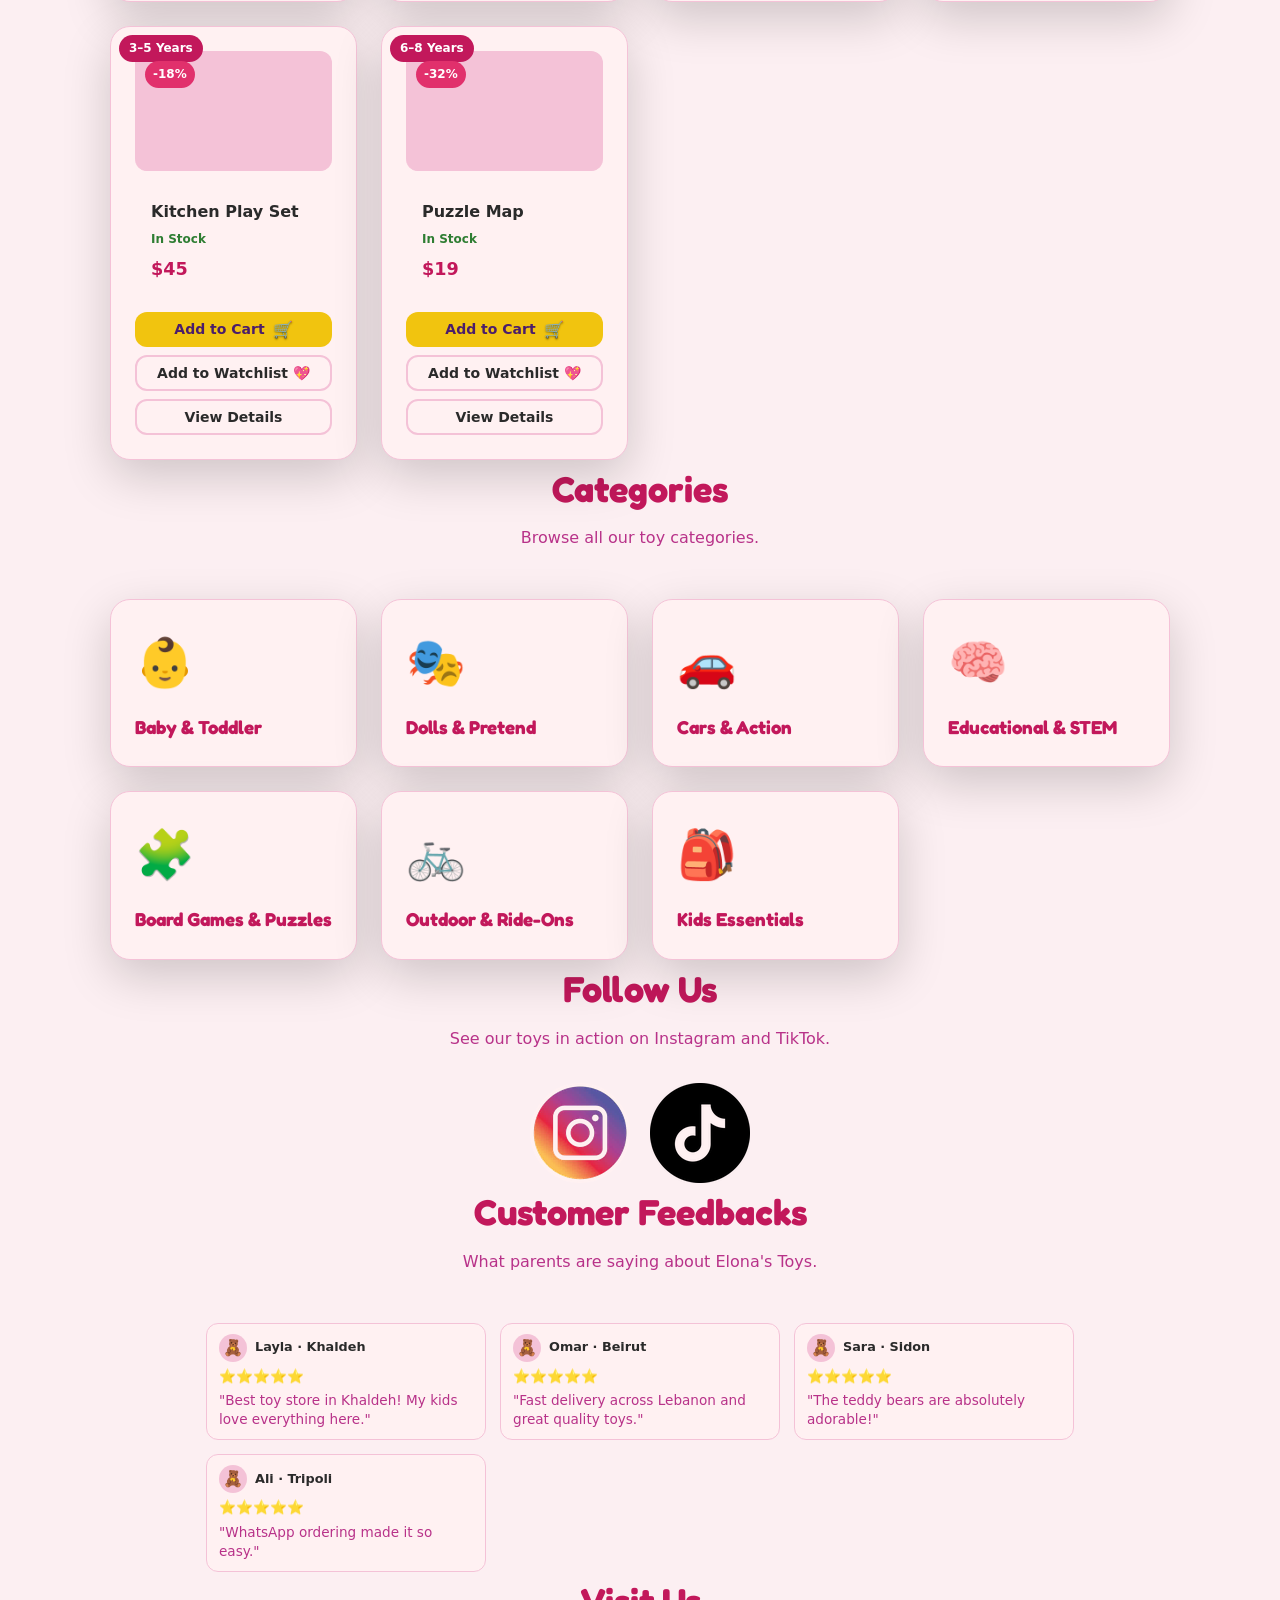
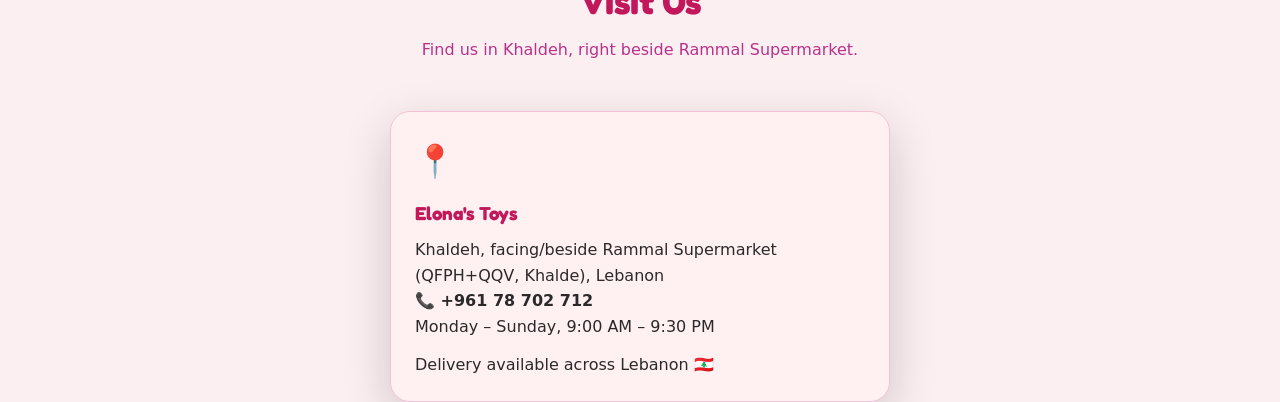
==== commit 969f9791: "fix: move Browse Catalog button 30px downward on watchlist empty state" ====
--- a/index.html
+++ b/index.html
@@ -69,7 +69,7 @@
     <div style="font-size:4rem; margin-bottom:16px;">💖</div>
     <h3 style="font-family:var(--font-heading); color:var(--color-primary); margin-bottom:8px;" data-i18n="watchlist.empty">Your watchlist is empty</h3>
     <p style="color:var(--color-text-muted);">Browse the catalog and tap the heart to save toys.</p>
-    <a href="catalog.html" class="btn btn-primary" data-i18n="watchlist.browse">Browse Catalog</a>
+    <a href="catalog.html" class="btn btn-primary" data-i18n="watchlist.browse" style="margin-top:30px;">Browse Catalog</a>
   </div>
   <div class="watchlist-grid" id="watchlistGrid" style="display:none; grid-template-columns: repeat(auto-fit, minmax(240px, 1fr)); gap:24px;"></div>
   <div id="watchlistToast" class="toast" style="bottom:80px;">Added to watchlist 💖</div>
--- a/style.css
+++ b/style.css
@@ -110,7 +110,7 @@
   justify-content: center;
   gap: 0;
   padding: 0;
-  border-radius: var(--radius-sm);
+  border-radius: 50%;
   border: none;
   background: var(--color-surface);
   color: var(--color-text);
@@ -122,9 +122,15 @@
 .icon-btn:active { transform: scale(0.97); }
 .icon-btn:hover { background: var(--color-surface-hover); }
 .icon-btn img {
-  width: 100px;
-  height: 100px;
+  width: 100%;
+  height: 100%;
+  object-fit: contain;
   display: block;
+}
+
+/* Lighten social icons in dark mode so the black TikTok icon stays visible */
+[data-theme="dark"] .icon-btn {
+  background: #B37FE0;
 }
 .icon-btn-sm { width: 36px; height: 36px; }
 .icon-btn-sm img { width: 20px; height: 20px; }
@@ -589,64 +595,88 @@
   overflow: hidden;
   background: var(--color-surface);
   box-shadow: var(--color-shadow);
-  transition: transform 0.25s, box-shadow 0.25s, border-color 0.25s;
+  transition: transform 0.2s, box-shadow 0.2s, border-color 0.2s;
   position: relative;
   display: flex;
   flex-direction: column;
   height: 100%;
 }
 .product-card:hover {
-  transform: translateY(-8px);
+  transform: translateY(-4px);
   box-shadow: var(--color-shadow-hover);
   border-color: var(--color-primary);
 }
 .product-image {
   width: 100%;
-  height: 180px;
+  height: 120px;
   background: var(--color-border);
   display: flex;
   align-items: center;
   justify-content: center;
-  font-size: 3.5rem;
+  font-size: 2.5rem;
   color: var(--color-mascot);
   overflow: hidden;
   border-bottom: 1px solid var(--color-border);
+  position: relative;
 }
 .product-image img { width: 100%; height: 100%; object-fit: cover; }
 .product-badge {
   position: absolute;
-  top: 12px;
-  left: 12px;
+  top: 8px;
+  left: 8px;
   z-index: 2;
   background: var(--color-primary);
   color: #fff;
 }
 .product-info {
-  padding: 16px;
+  padding: 12px 16px;
   flex: 1;
   display: flex;
   flex-direction: column;
+  gap: 6px;
 }
 .product-name {
-  font-size: 1.1rem;
+  font-size: 1rem;
   font-weight: 700;
-  margin-bottom: 6px;
+  margin-bottom: 0;
   color: var(--color-text);
 }
 .product-stock {
-  font-size: 0.8rem;
+  font-size: 0.75rem;
   font-weight: 600;
-  margin-bottom: 10px;
+  margin-bottom: 0;
 }
 .product-stock.in-stock { color: #2E7D32; }
 .product-stock.low-stock { color: #F9A825; }
 .product-stock.out-of-stock { color: #C62828; }
 .product-price {
-  font-size: 1.25rem;
+  font-size: 1.1rem;
   font-weight: 700;
   color: var(--color-primary);
+  margin-top: auto;
+}
+
+/* Discount pricing for special offers */
+.product-offer-price {
+  display: flex;
+  align-items: baseline;
+  gap: 8px;
+  font-size: 1.1rem;
+  font-weight: 700;
   margin-bottom: 16px;
   margin-top: auto;
+}
+.product-price-original {
+  color: #C62828;
+  text-decoration: line-through;
+  font-size: 0.95rem;
+}
+.product-price-sale {
+  color: #2E7D32;
+}
+.product-discount {
+  color: var(--color-primary);
+  font-size: 0.85rem;
 }
 .product-actions {
   width: 100%;
@@ -759,8 +789,120 @@
   to { opacity: 1; transform: translateY(0); }
 }
 
-/* Utilities */
-.text-center { text-align: center; }
+/* Small on-offer badge on product images */
+.offer-badge {
+  position: absolute;
+  top: 10px;
+  left: 10px;
+  background: #E1306C;
+  color: #fff;
+  font-size: 0.75rem;
+  font-weight: 700;
+  padding: 4px 8px;
+  border-radius: 999px;
+  z-index: 3;
+}
+
+/* Discount pricing for special offers (modal / detail view) */
+.product-offer-price {
+  display: flex;
+  align-items: baseline;
+  gap: 8px;
+  font-size: 1.1rem;
+  font-weight: 700;
+  margin-bottom: 16px;
+}
+.product-price-original {
+  color: #C62828;
+  text-decoration: line-through;
+  font-size: 0.95rem;
+}
+.product-price-sale {
+  color: #2E7D32;
+}
+.product-discount {
+  color: var(--color-primary);
+  font-size: 0.85rem;
+}
+
+/* About Us page sections */
+.about-section {
+  margin: 48px 0;
+  padding: 40px 24px;
+  background: var(--color-surface);
+  border: 1px solid var(--color-border);
+  border-radius: var(--radius);
+  text-align: center;
+}
+.about-section h2 {
+  font-family: var(--font-heading);
+  font-size: 2rem;
+  color: var(--color-primary);
+  margin-bottom: 16px;
+}
+.about-guide {
+  font-size: 1.05rem;
+  color: var(--color-text-muted);
+  line-height: 1.8;
+  max-width: 620px;
+  margin: 0 auto 24px;
+}
+.about-actions {
+  display: flex;
+  gap: 16px;
+  justify-content: center;
+  flex-wrap: wrap;
+  margin-top: 20px;
+}
+.about-jump {
+  display: flex;
+  gap: 12px;
+  justify-content: center;
+  flex-wrap: wrap;
+  margin-bottom: 32px;
+}
+.about-jump .btn {
+  font-size: 0.9rem;
+  padding: 8px 16px;
+}
+
+/* Green WhatsApp button with logo */
+.btn-whatsapp {
+  background: #10B981;
+  color: #fff;
+}
+.btn-whatsapp:hover { background: #059669; }
+.btn-whatsapp img {
+  width: 20px;
+  height: 20px;
+  margin-right: 8px;
+  vertical-align: middle;
+  display: inline-block;
+}
+
+/* Instagram button — pink background with mini logo */
+.btn-instagram {
+  background: #E1306C;
+  color: #fff;
+}
+.btn-instagram:hover { background: #C13584; }
+
+/* TikTok button — white background with black mini logo */
+.btn-tiktok {
+  background: #fff;
+  color: #000;
+  border: 1px solid var(--color-border);
+}
+.btn-tiktok:hover { background: #f5f5f5; }
+
+/* Mini social logo inside buttons */
+.mini-logo {
+  width: 22px;
+  height: 22px;
+  margin-right: 8px;
+  vertical-align: middle;
+  display: inline-block;
+}
 .mb-8 { margin-bottom: 8px; } .mb-16 { margin-bottom: 16px; } .mb-24 { margin-bottom: 24px; } .mb-32 { margin-bottom: 32px; } .mb-48 { margin-bottom: 48px; }
 .py-48 { padding-top: 48px; padding-bottom: 48px; }
 .container { max-width: 1100px; margin: 0 auto; padding: 0 20px; }
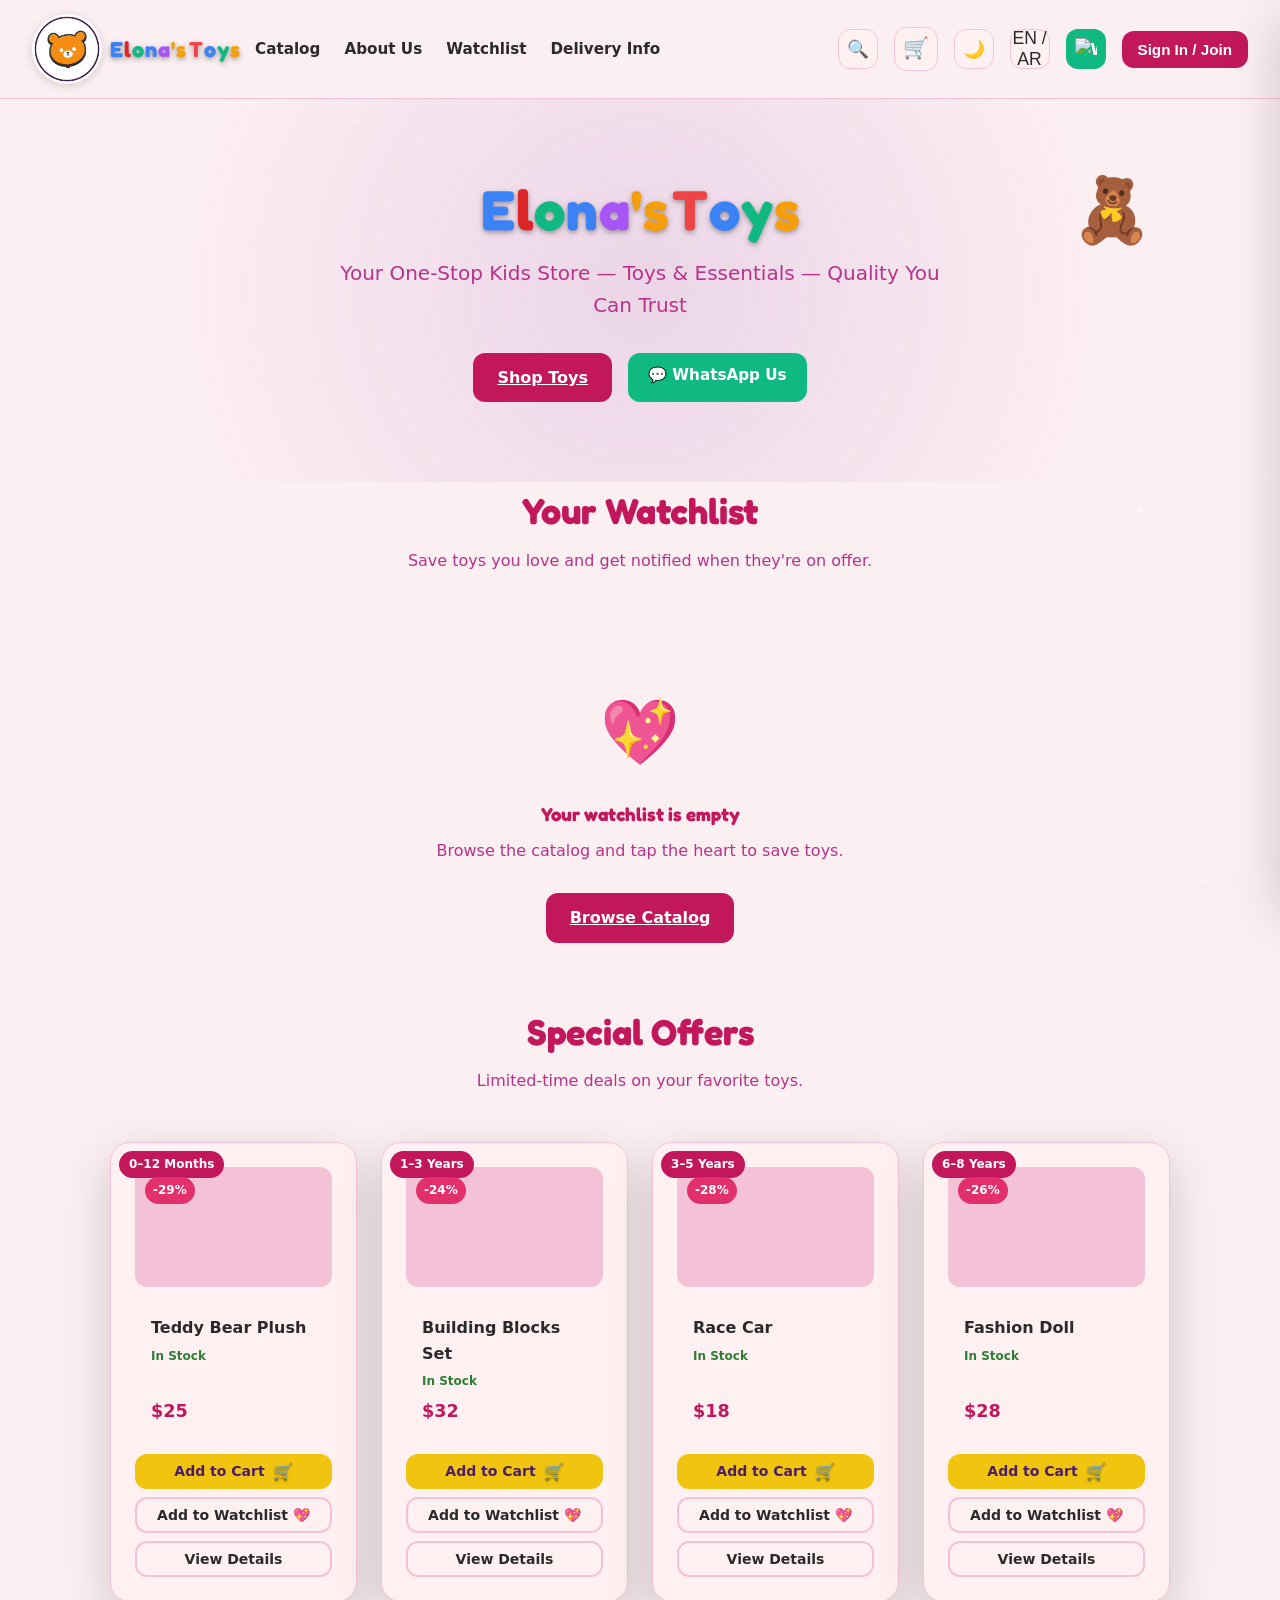
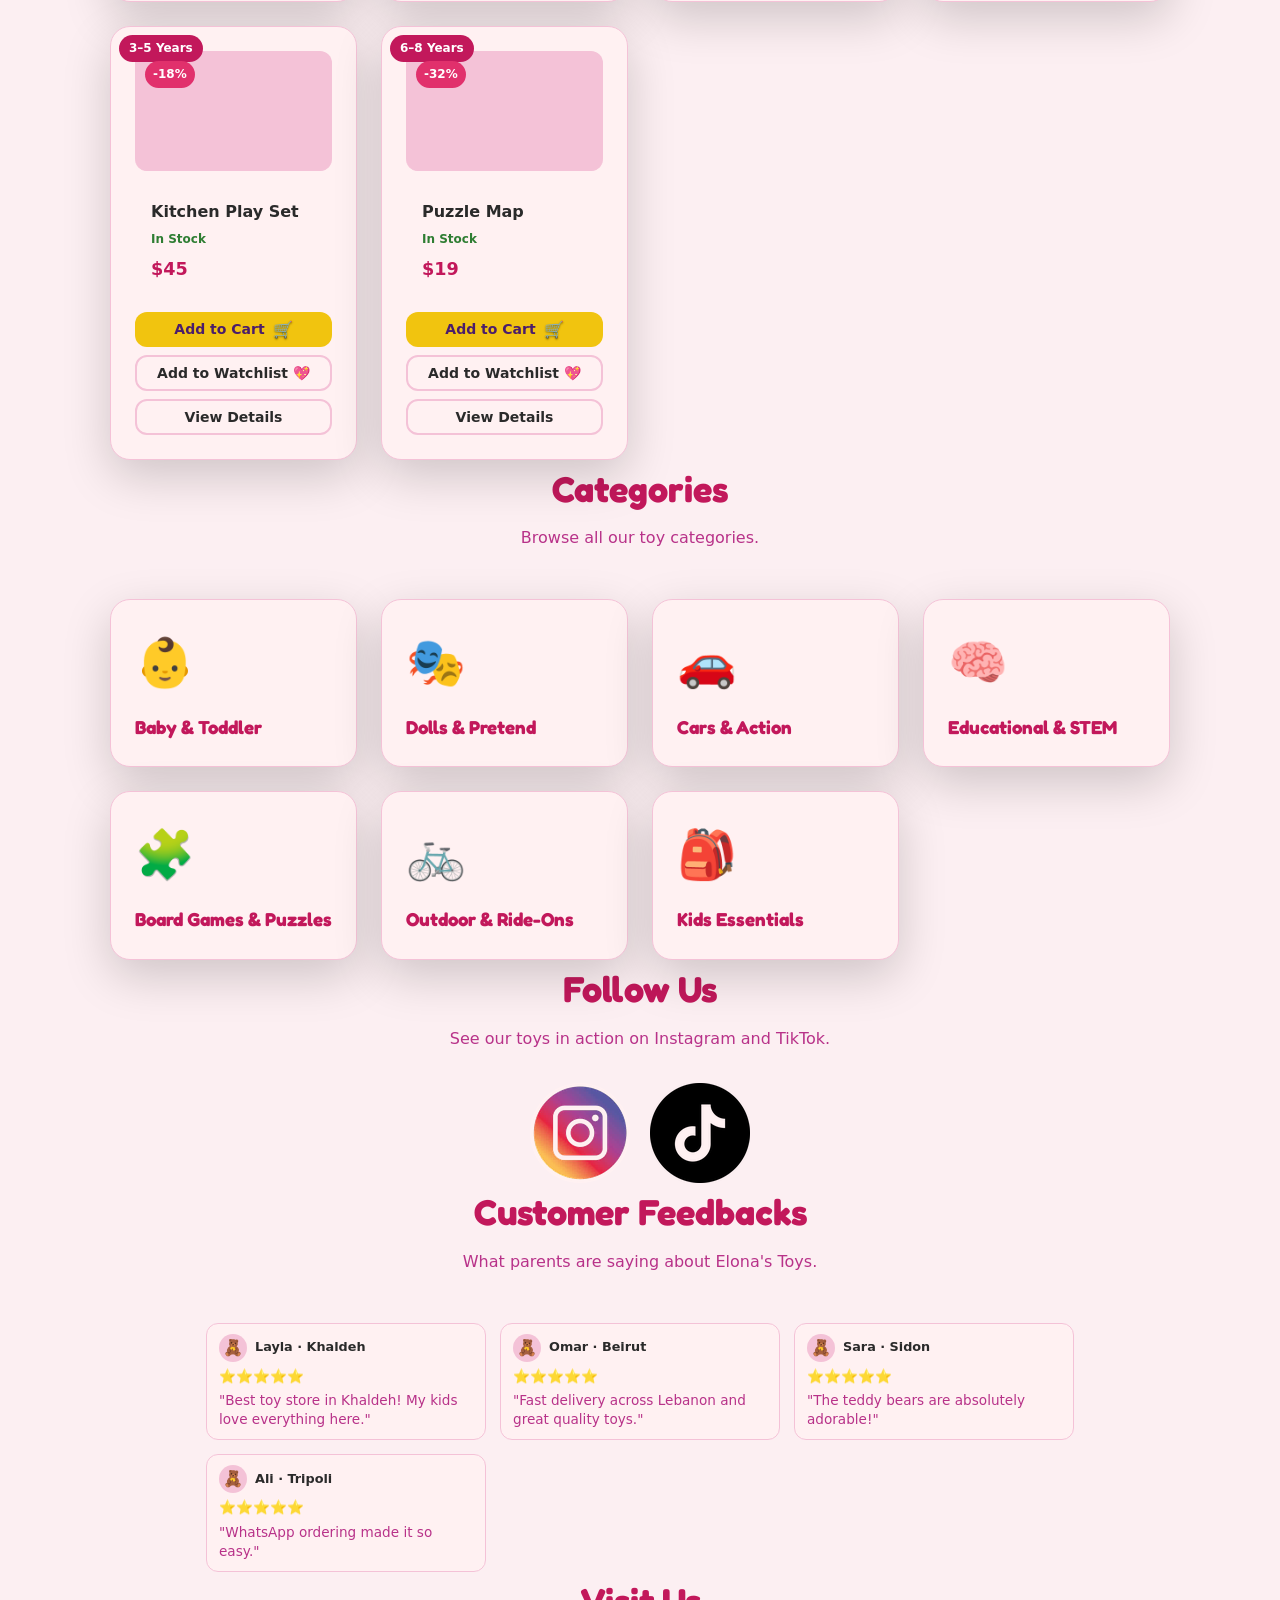
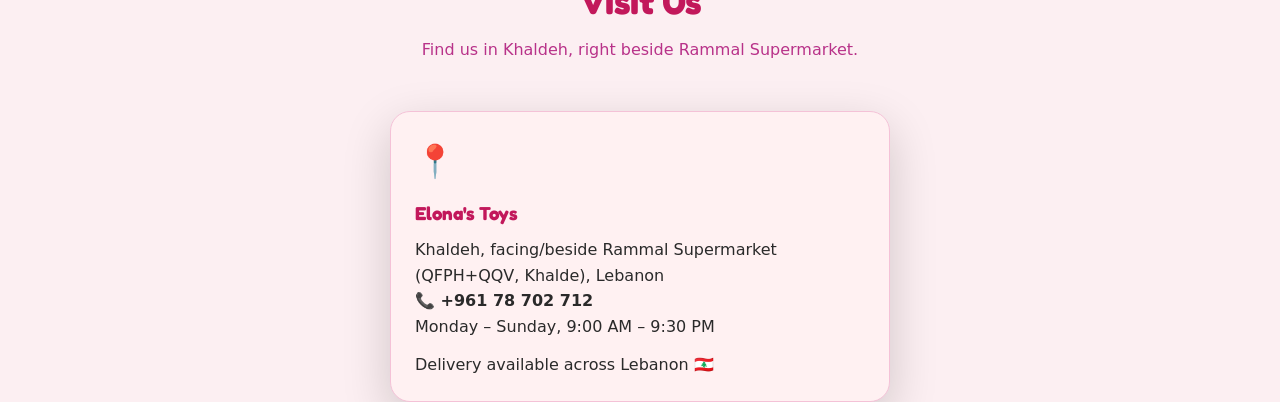
==== commit 209483ed: "feat: add minimal glowing stars background animation - Add assets/css/stars.css and assets/js/stars." ====
--- a/index.html
+++ b/index.html
@@ -8,6 +8,7 @@
 <link rel="preconnect" href="https://fonts.gstatic.com" crossorigin>
 <link href="https://fonts.googleapis.com/css2?family=Fredoka:wght@600;700&family=Cairo:wght@400;700&family=Lalezar&display=swap" rel="stylesheet">
 <link rel="stylesheet" href="style.css">
+<link rel="stylesheet" href="assets/css/stars.css">
 <link rel="icon" type="image/svg+xml" href="assets/favicon.svg">
 </head>
 <body>
@@ -333,5 +334,6 @@
     </div>
   </div>
 </div>
+<script src="assets/js/stars.js" defer></script>
 </body>
 </html>
--- a/assets/css/stars.css
+++ b/assets/css/stars.css
@@ -0,0 +1,16 @@
+/* =========================================
+   Elona's Toys — Glowing Stars (minimal)
+   ========================================= */
+
+#stars-canvas {
+  position: fixed;
+  inset: 0;
+  width: 100vw;
+  height: 100vh;
+  z-index: -1;
+  pointer-events: none;
+  overflow: hidden;
+  background: var(--color-bg);
+  transition: background 0.4s ease;
+  display: block;
+}
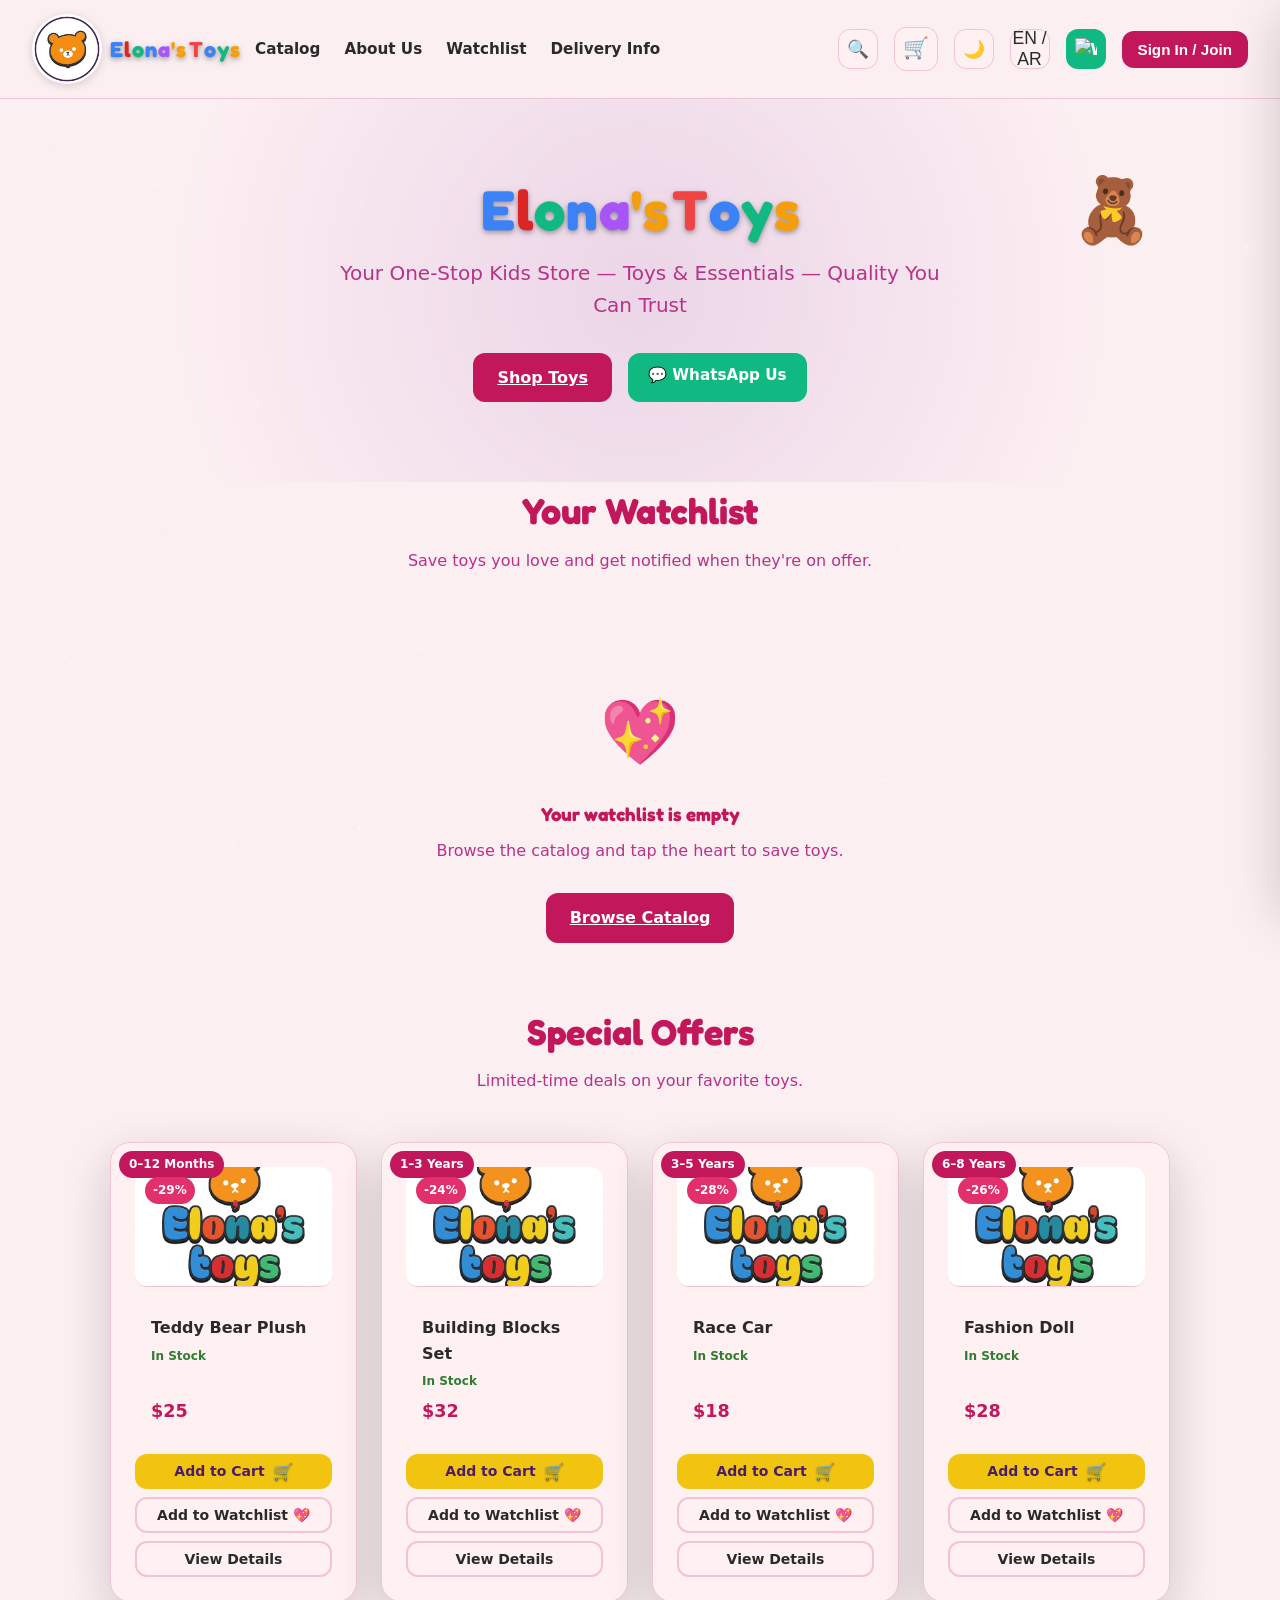
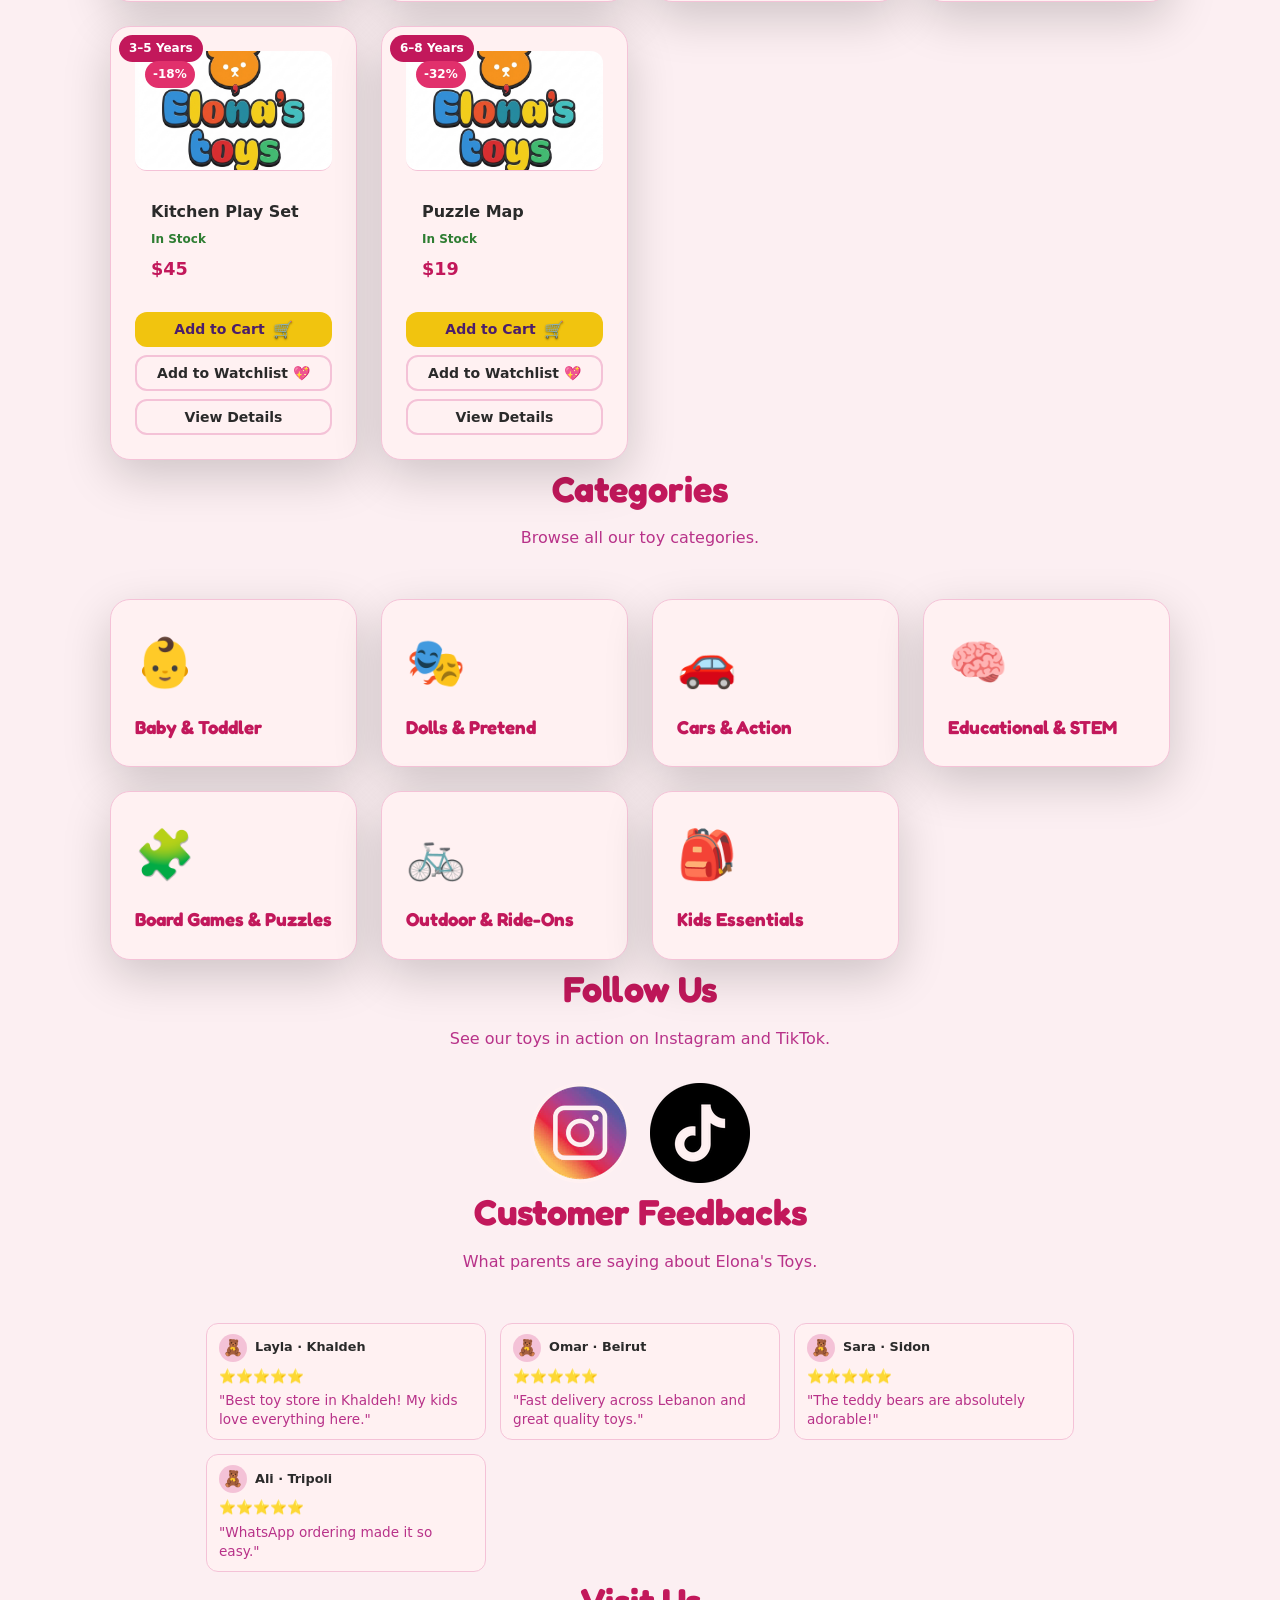
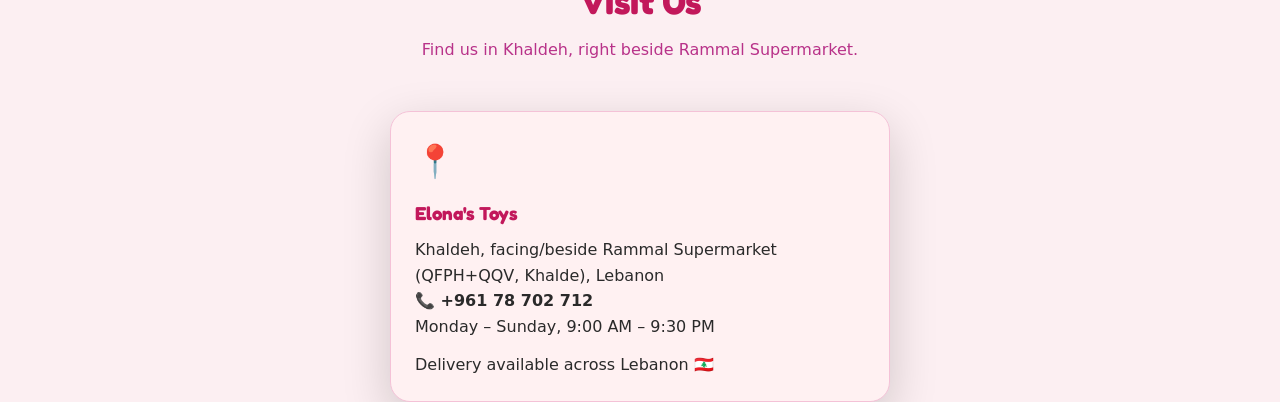
==== commit 2f9ec745: "feat: single card view, product images, detail modal age label - Remove product-detail.html (dedicat" ====
--- a/index.html
+++ b/index.html
@@ -231,6 +231,16 @@
 <!-- Toast -->
 <div class="toast" id="toast">Added to cart 🧸</div>
 
+<!-- Product Detail Modal -->
+<div class="modal-overlay" id="productModalOverlay">
+  <div class="modal" style="max-width:600px;">
+    <button class="modal-close" id="productModalClose">×</button>
+    <div id="productModalContent">
+      <!-- Populated by JS -->
+    </div>
+  </div>
+</div>
+
 <!-- Firebase -->
 <script type="module">
   import { initializeApp } from "https://www.gstatic.com/firebasejs/10.12.2/firebase-app.js";
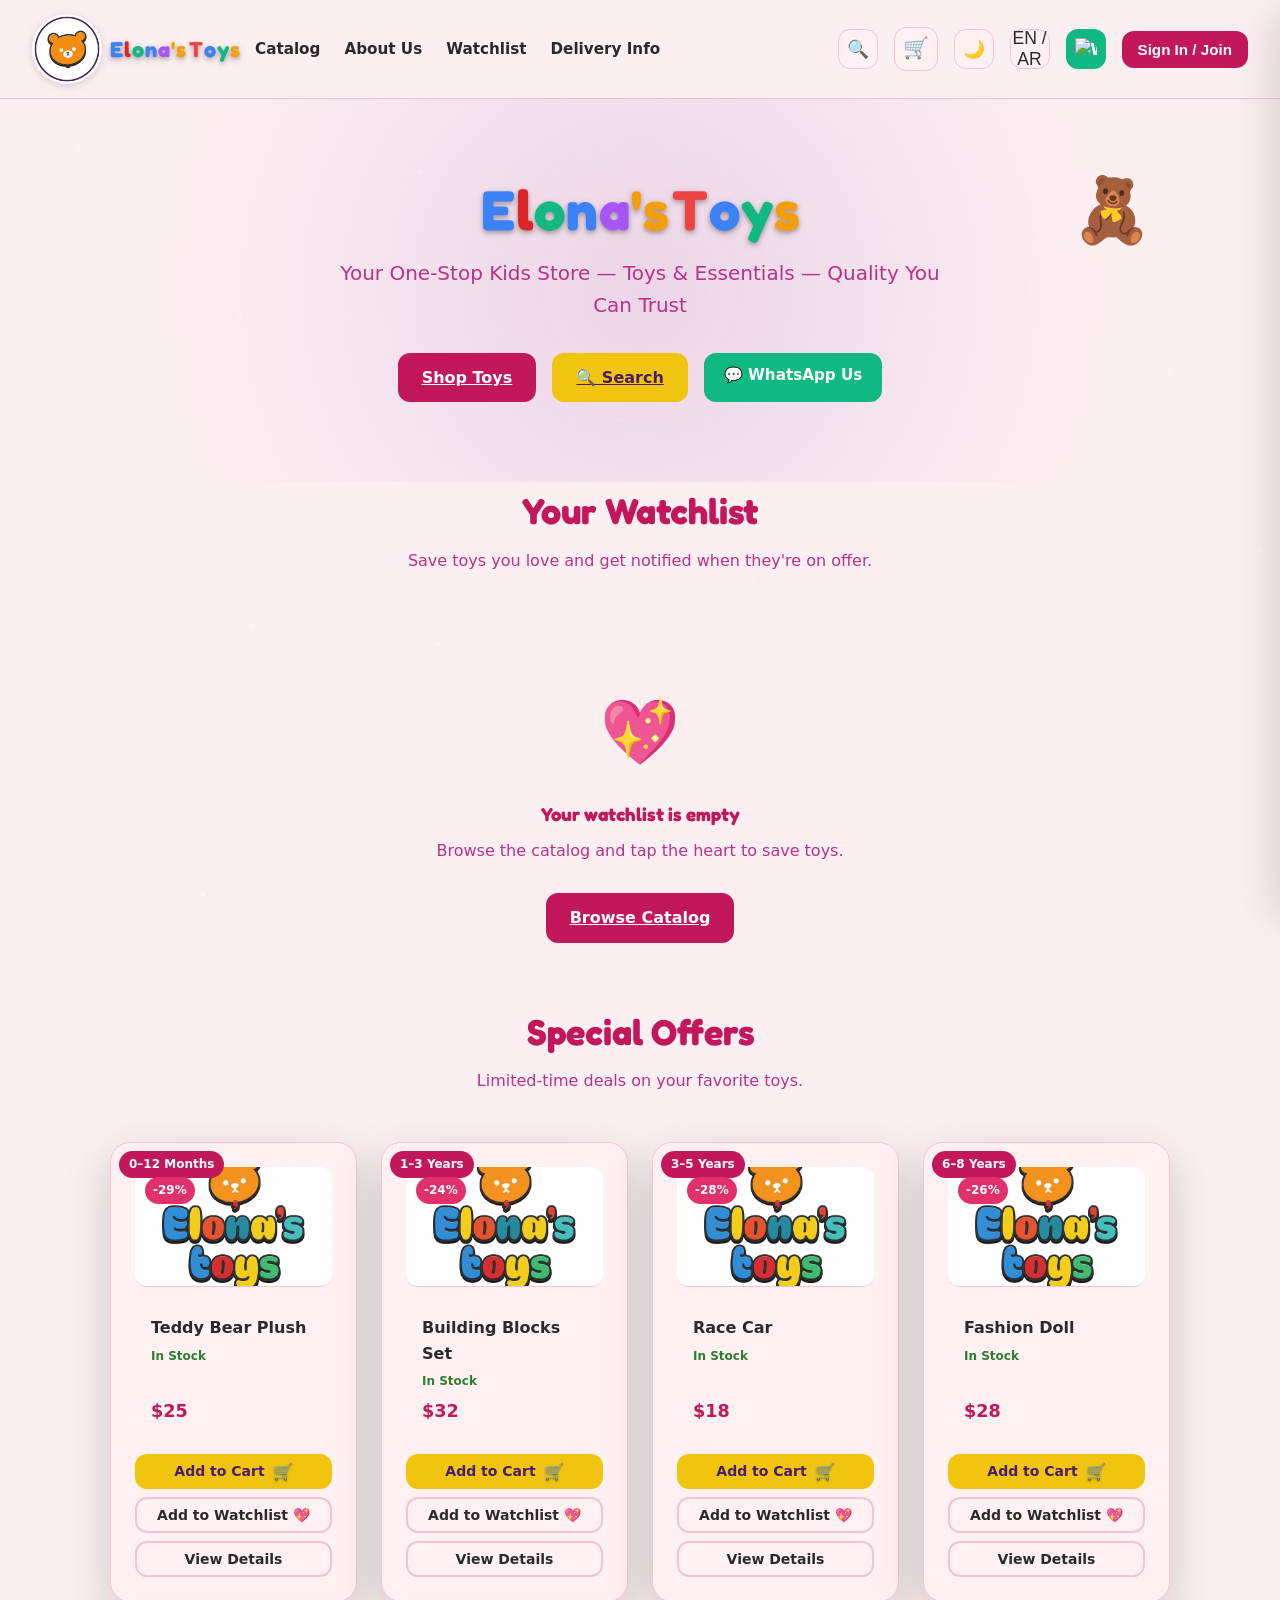
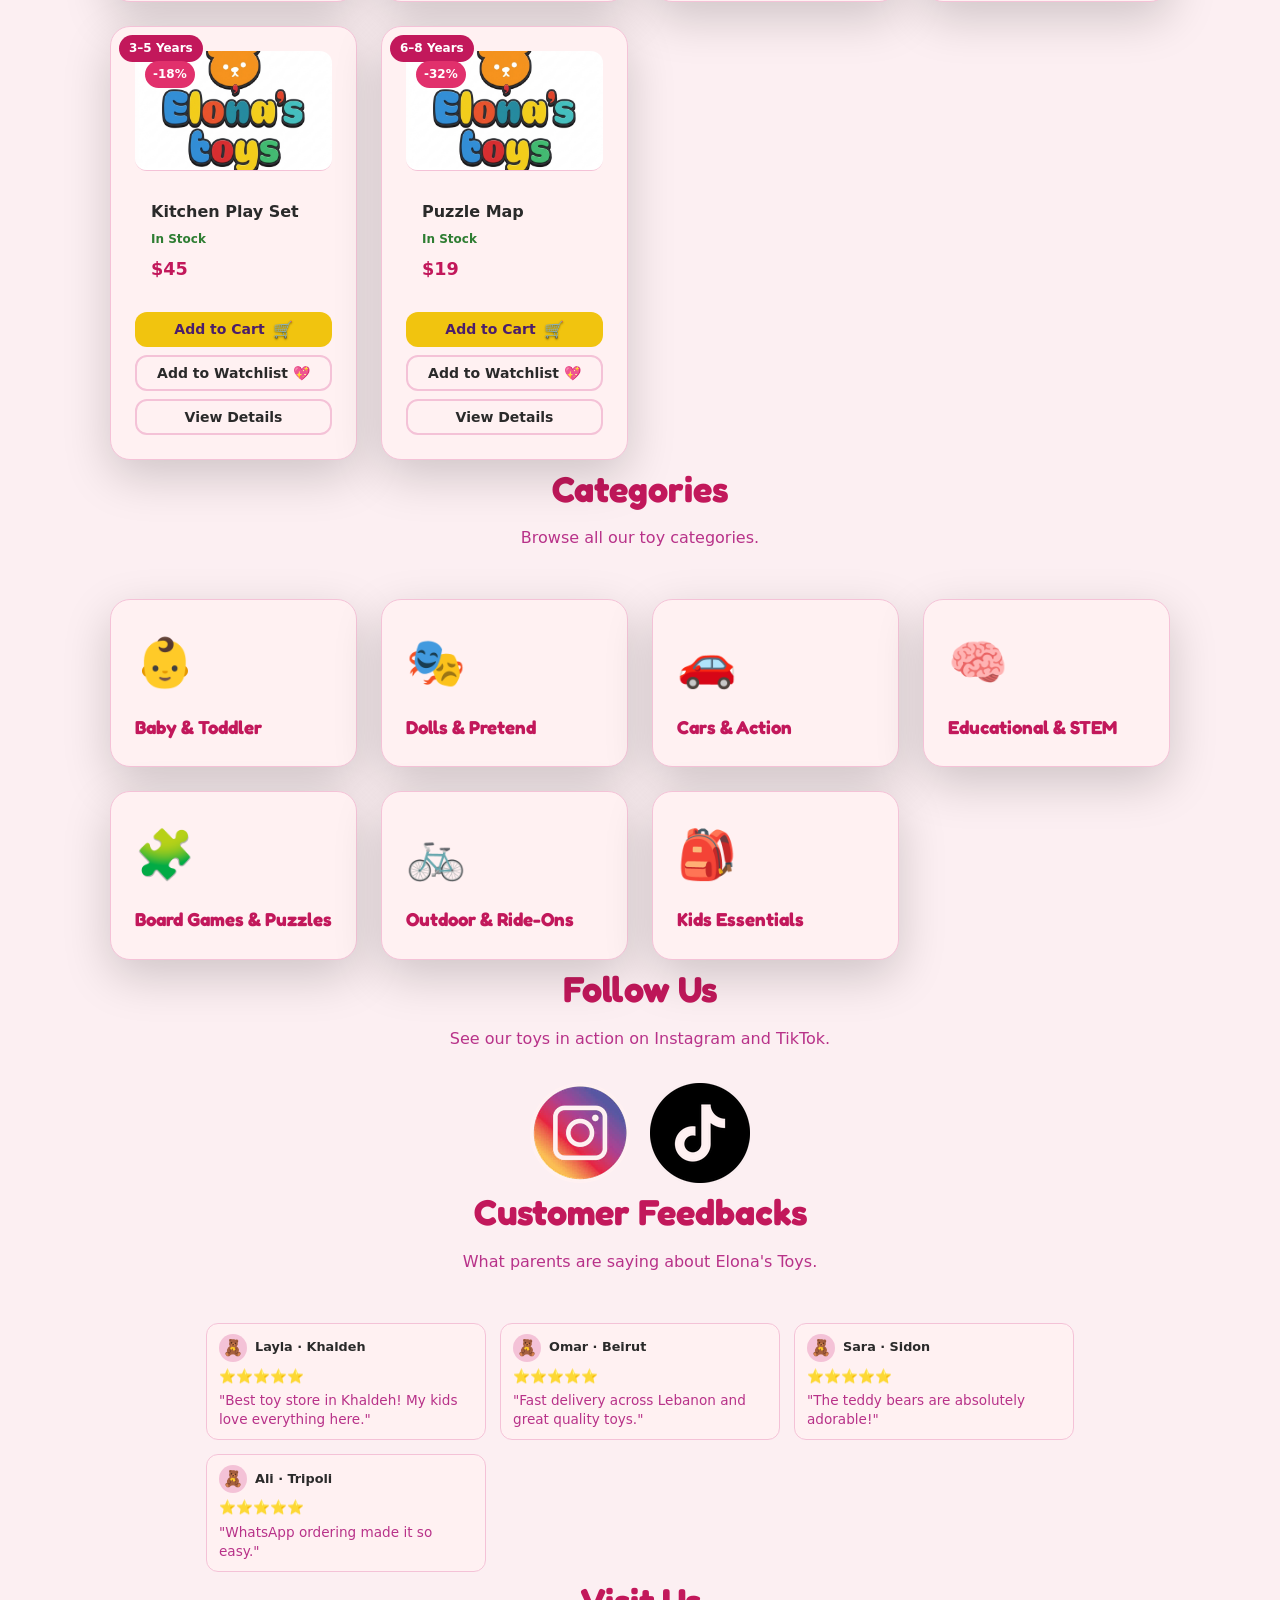
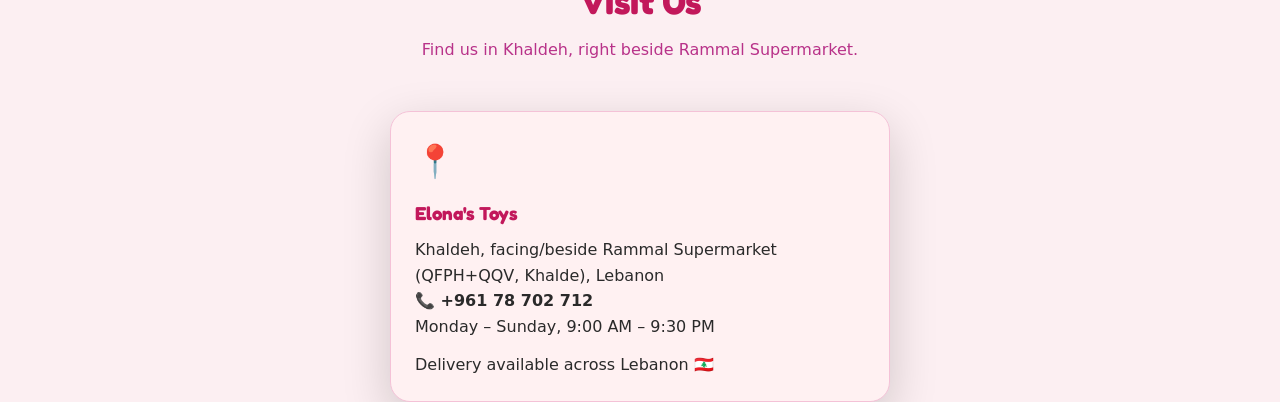
==== commit d213434b: "feat: add Search button to homepage hero - Add 🔍 Search button next to Shop Toys in hero section - L" ====
--- a/index.html
+++ b/index.html
@@ -54,6 +54,7 @@
     <p data-i18n="hero.tagline">Your One-Stop Kids Store — Toys & Essentials — Quality You Can Trust</p>
     <div class="hero-actions">
       <a href="catalog.html" class="btn btn-primary" data-i18n="hero.shop">Shop Toys</a>
+      <a href="catalog.html" class="btn btn-accent">🔍 Search</a>
       <a href="https://wa.me/96178702712" class="whatsapp-cta" target="_blank" data-whatsapp="true">💬 WhatsApp Us</a>
     </div>
   </div>
--- a/style.css
+++ b/style.css
@@ -529,6 +529,7 @@
   animation: none;
   opacity: 1 !important;
   visibility: visible !important;
+  position: relative;
 }
 @keyframes slideIn {
   from { transform: translateY(-30px); opacity: 0; }
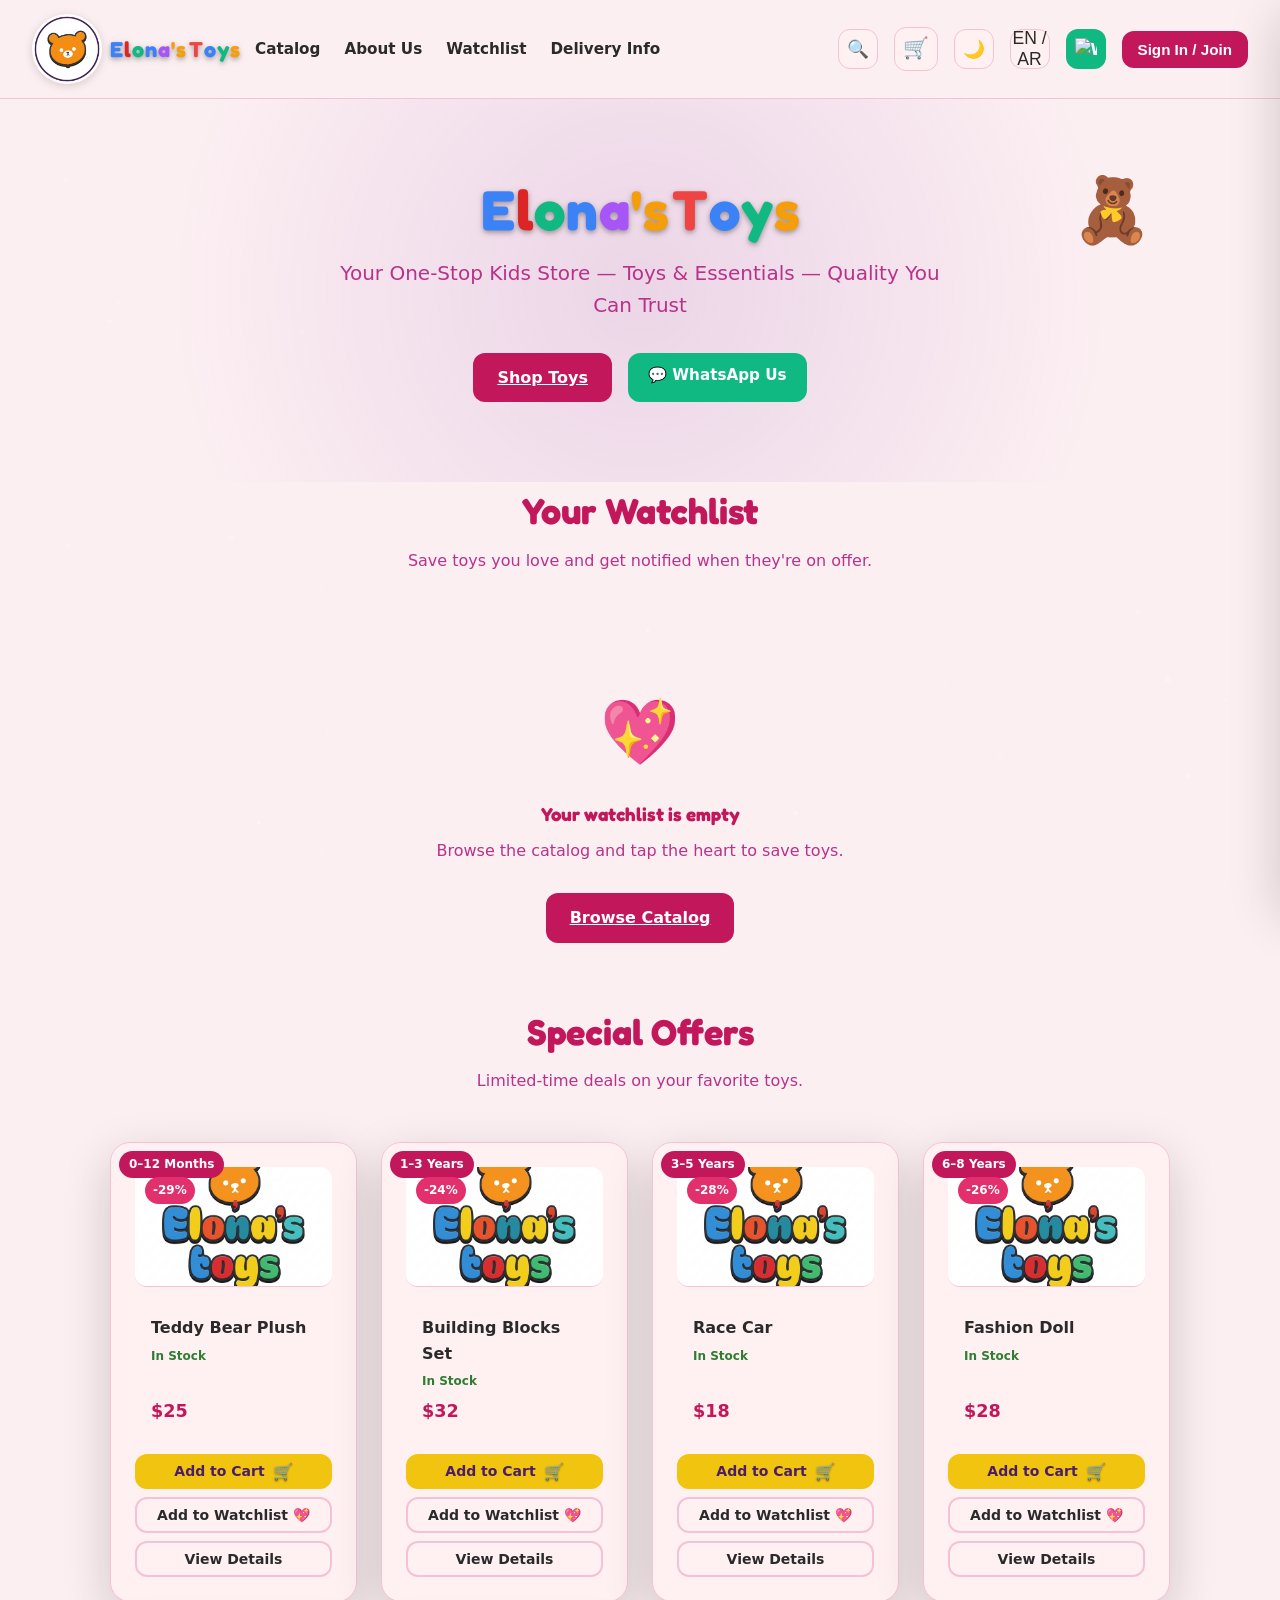
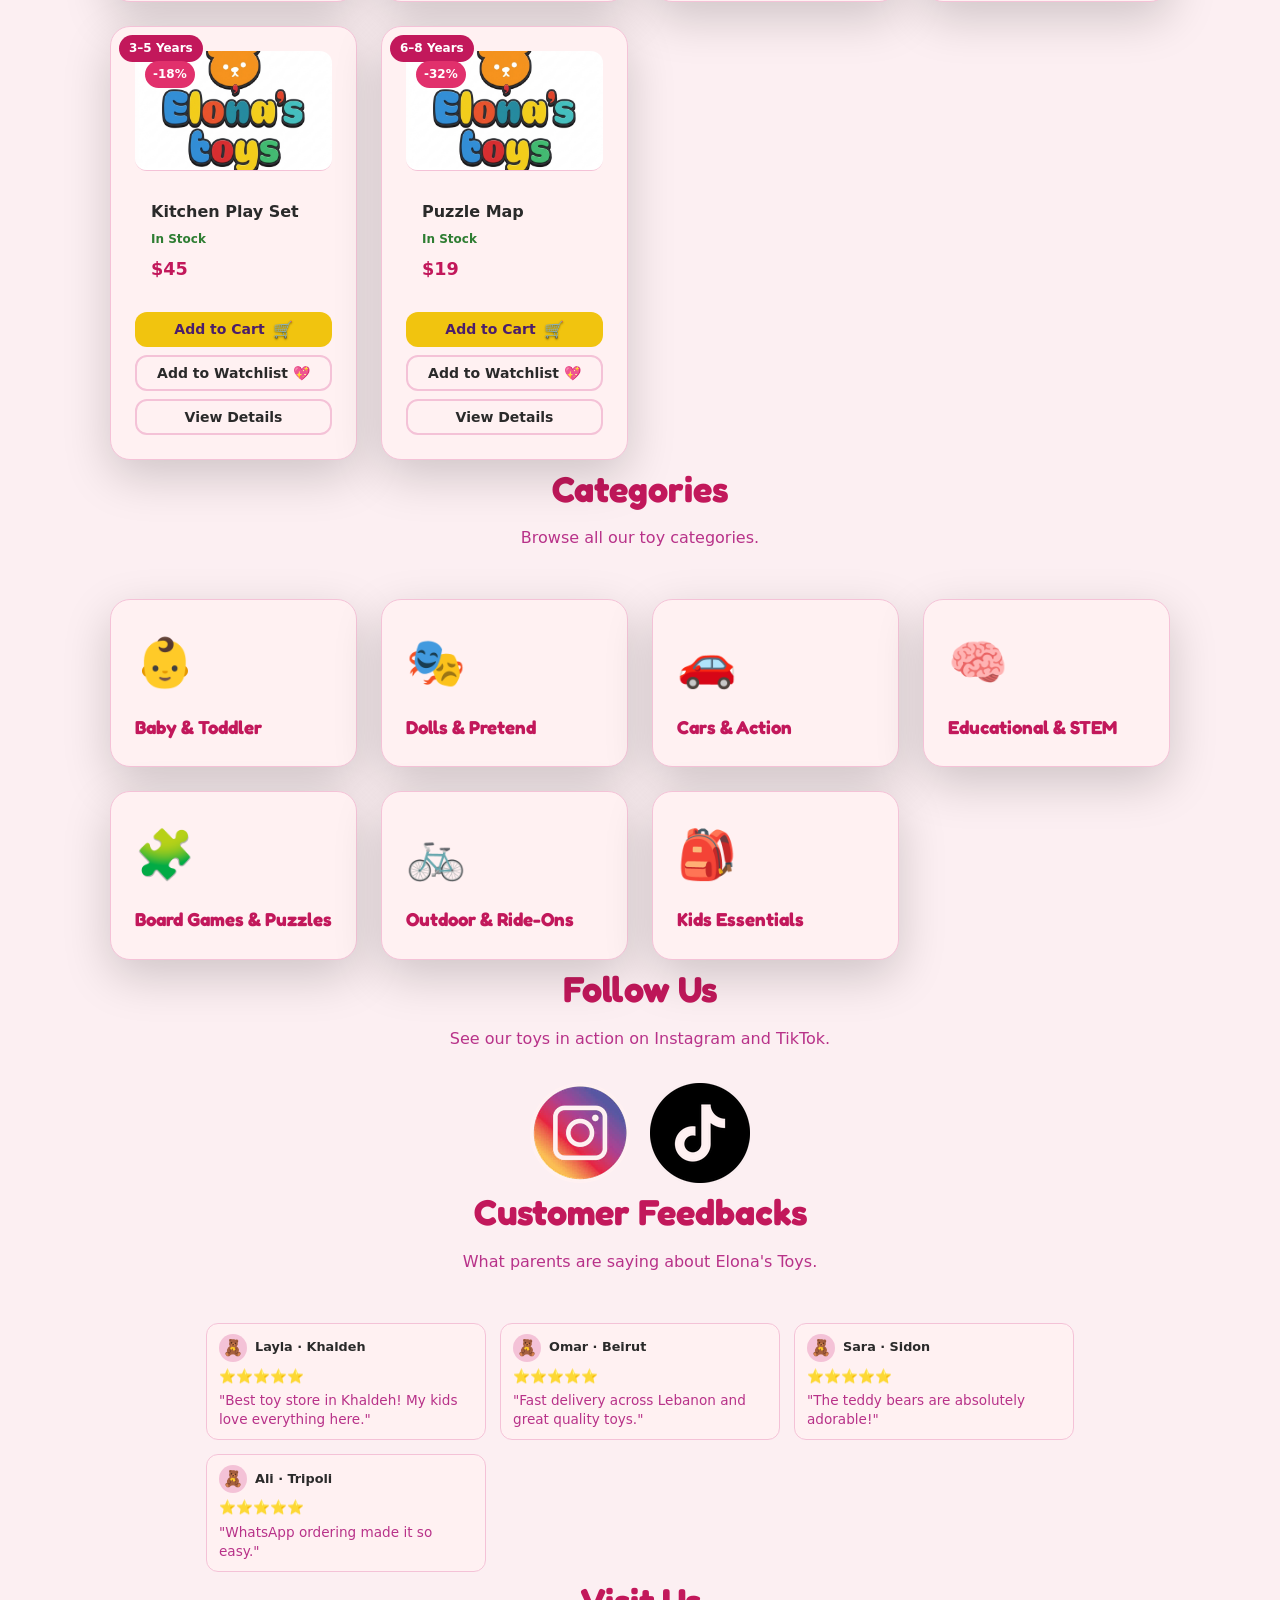
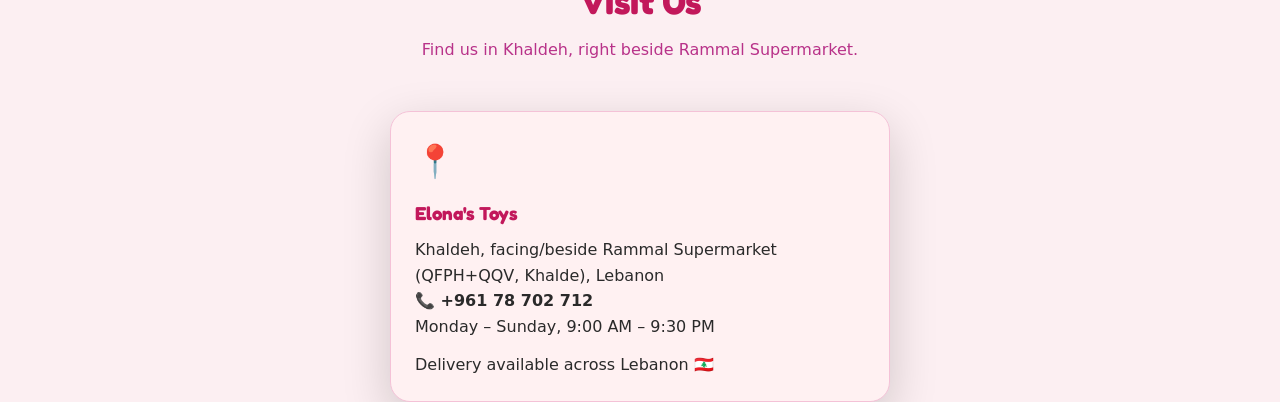
==== commit ff7f82e4: "feat: add Search button to search modal that navigates to catalog - Remove Search button from homepa" ====
--- a/index.html
+++ b/index.html
@@ -54,7 +54,6 @@
     <p data-i18n="hero.tagline">Your One-Stop Kids Store — Toys & Essentials — Quality You Can Trust</p>
     <div class="hero-actions">
       <a href="catalog.html" class="btn btn-primary" data-i18n="hero.shop">Shop Toys</a>
-      <a href="catalog.html" class="btn btn-accent">🔍 Search</a>
       <a href="https://wa.me/96178702712" class="whatsapp-cta" target="_blank" data-whatsapp="true">💬 WhatsApp Us</a>
     </div>
   </div>
@@ -207,6 +206,7 @@
     <h2>Search Toys</h2>
     <div class="search-form">
       <input type="text" id="modalSearchInput" placeholder="Search by name, age, or category...">
+      <button id="modalSearchBtn" class="btn btn-primary btn-sm">🔍 Search</button>
     </div>
     <div style="font-weight:600; margin-bottom:12px;" data-i18n="filter.age">Filter by Age</div>
     <div class="filter-chips" id="modalAgeFilterContainer"></div>
